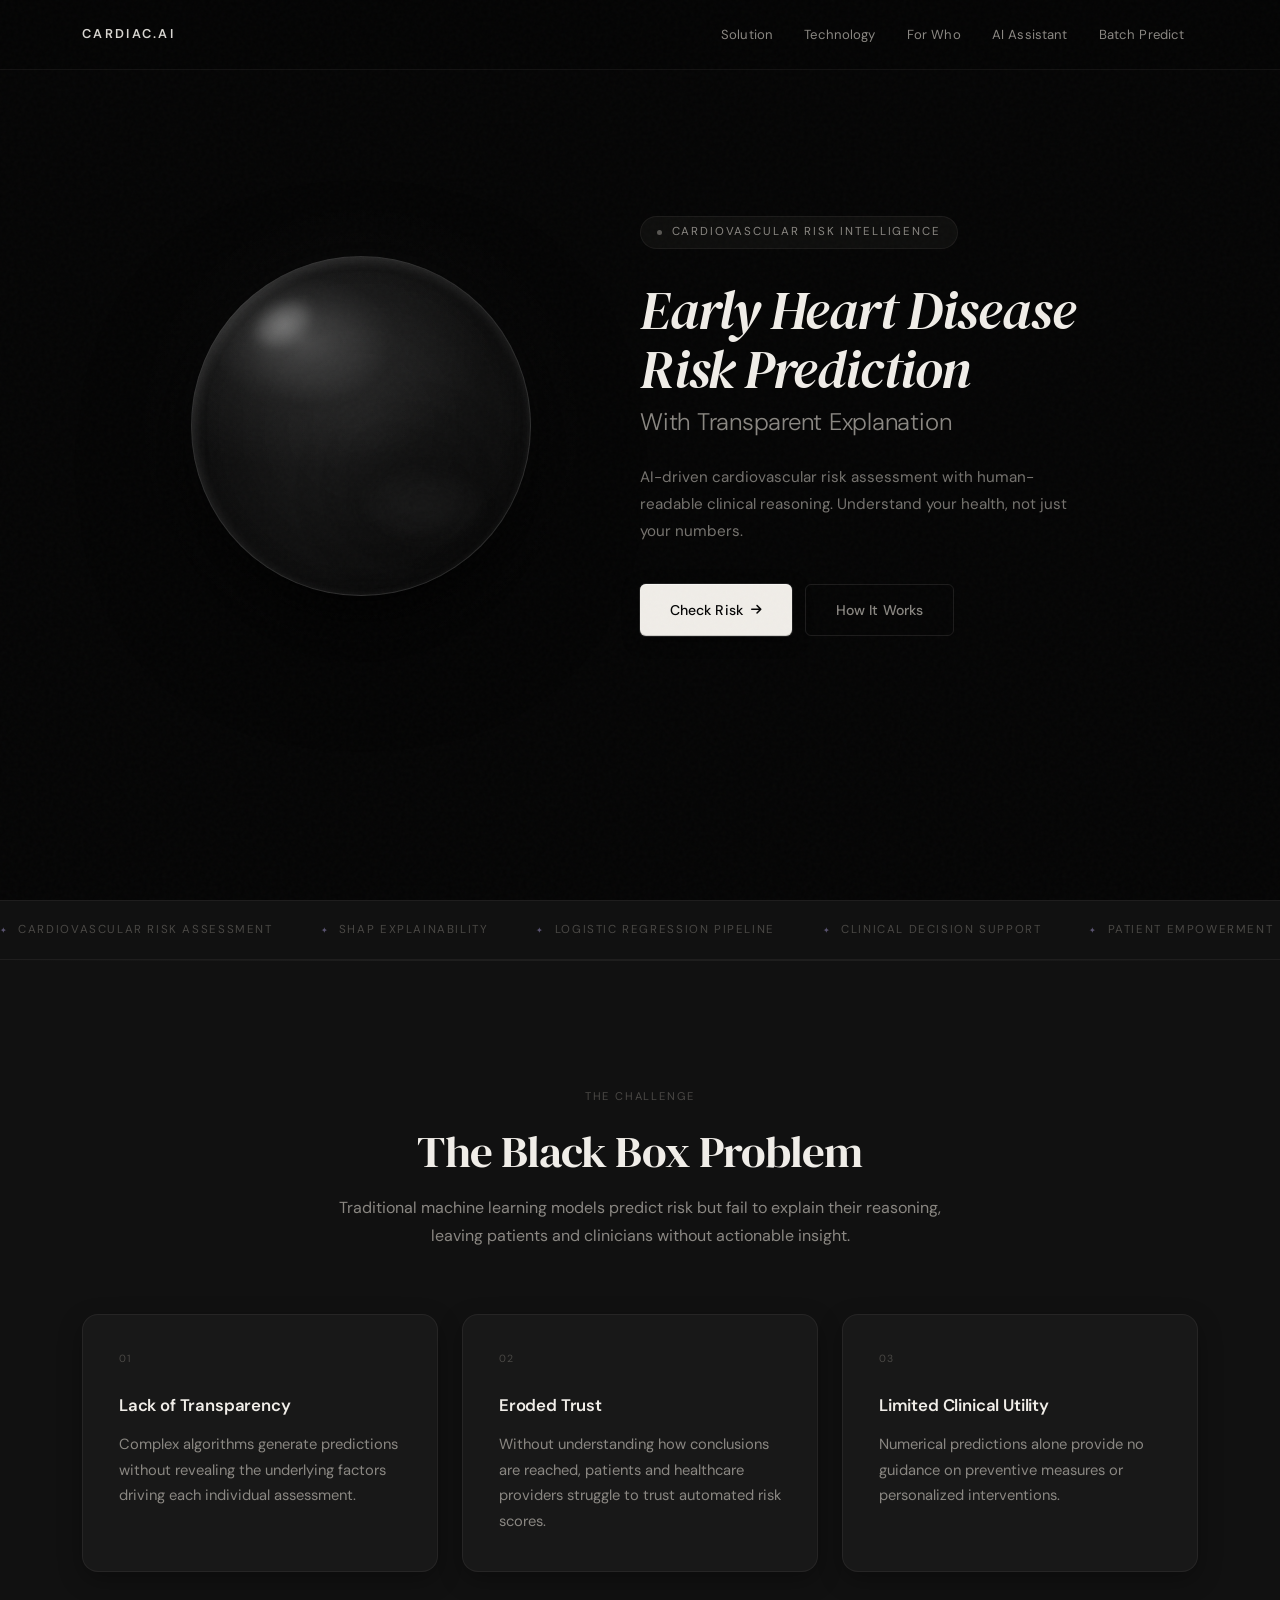
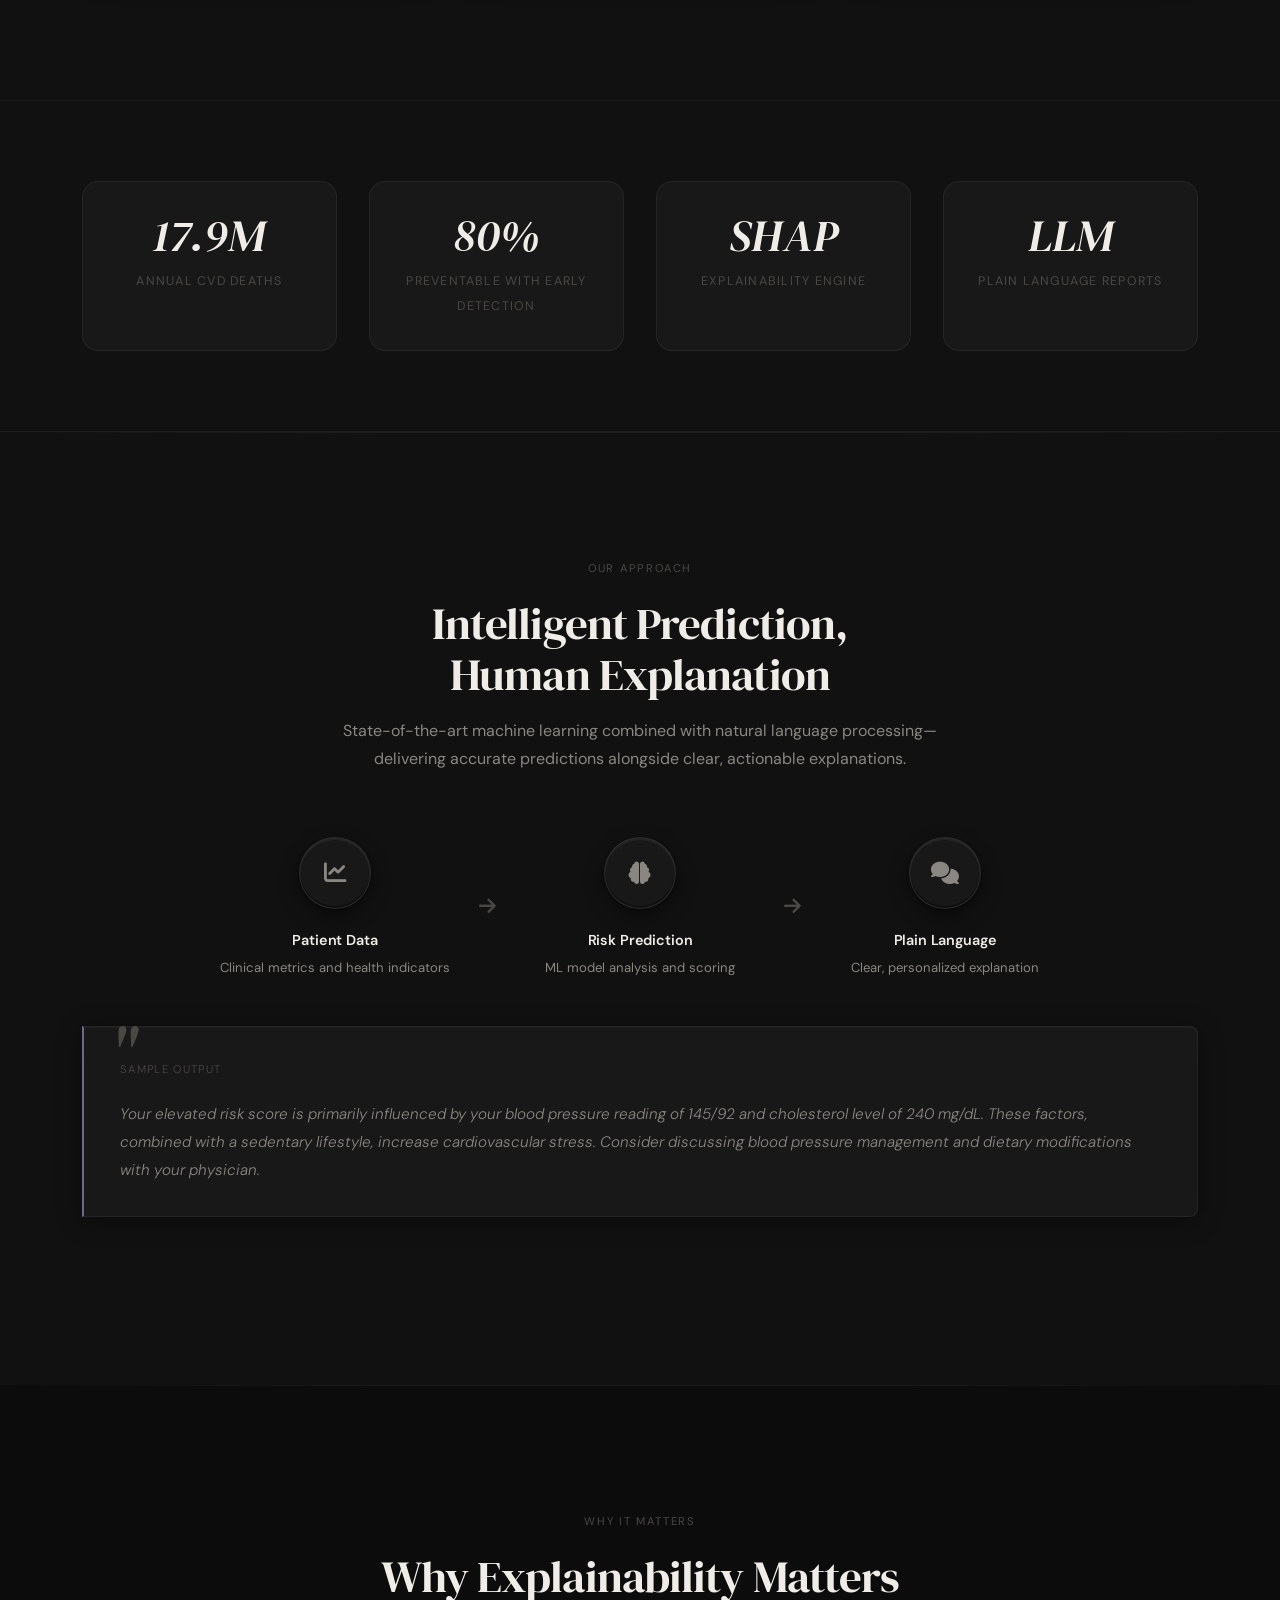
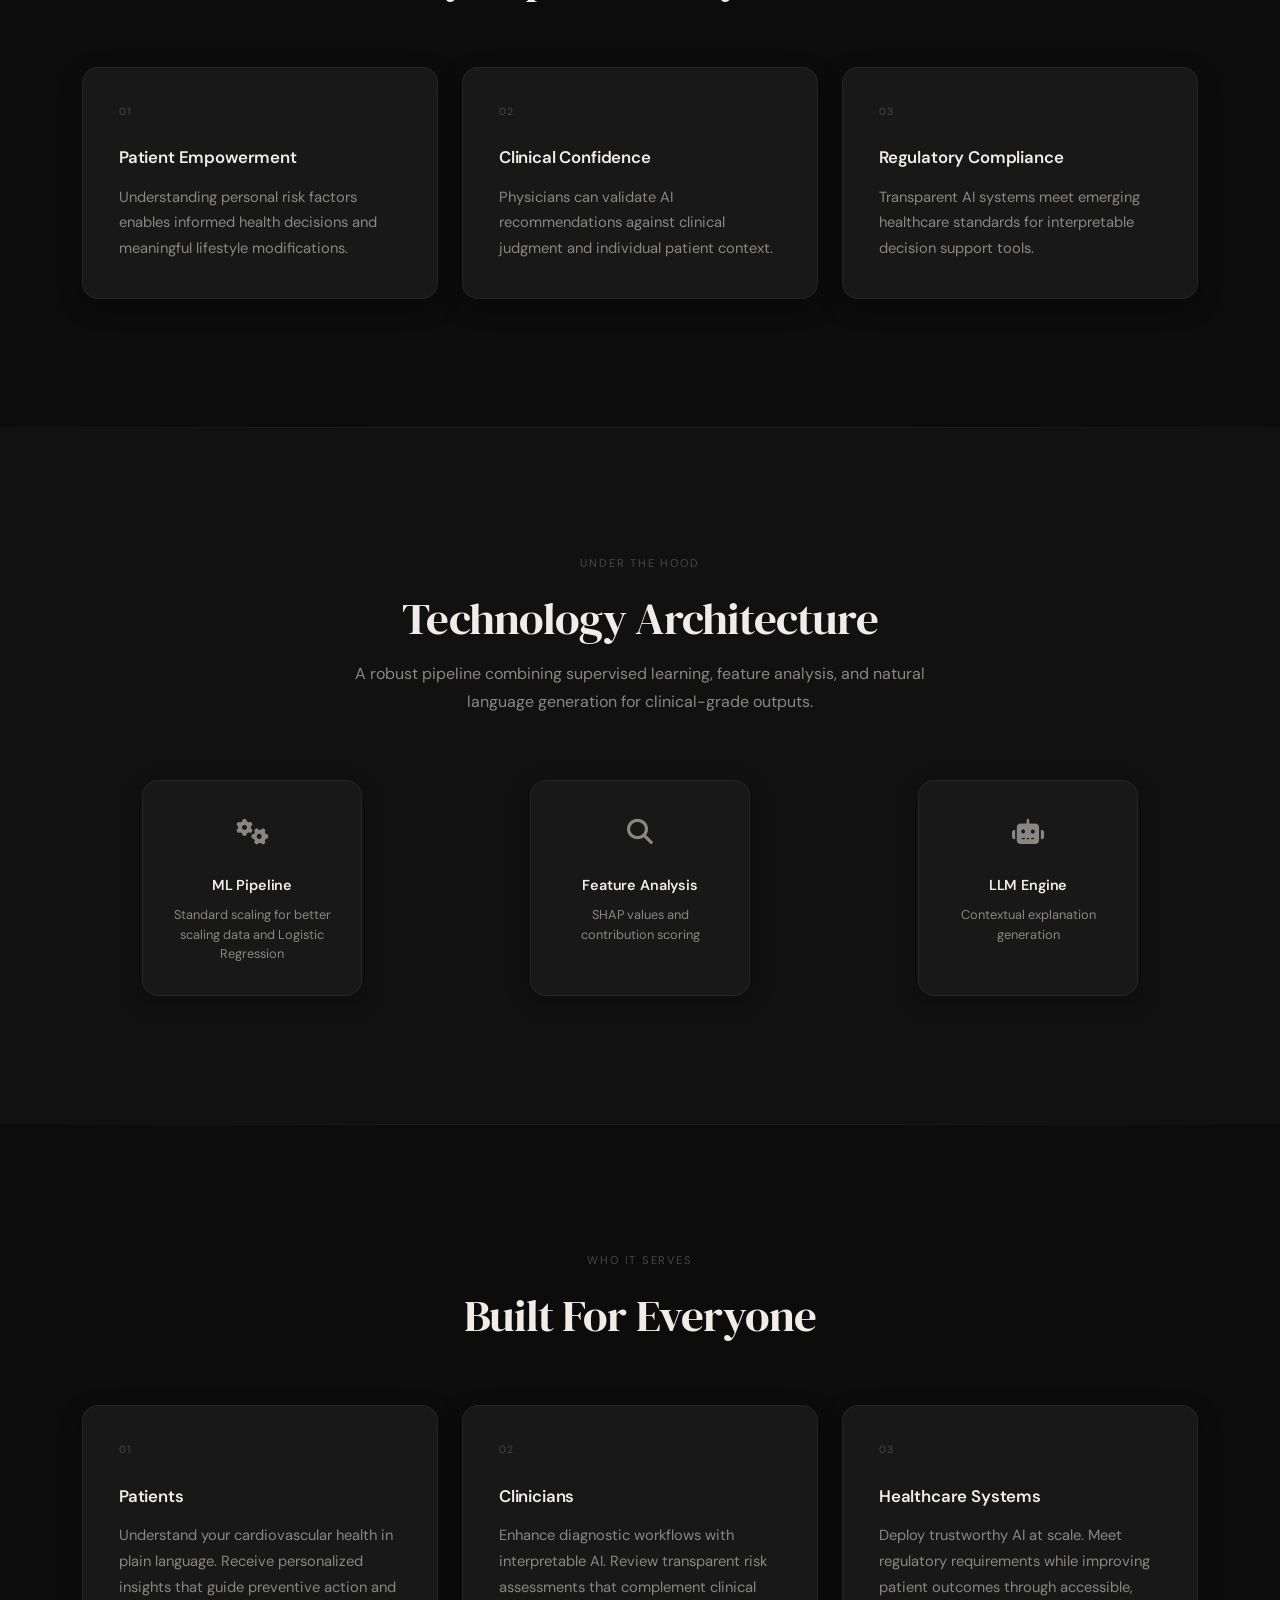
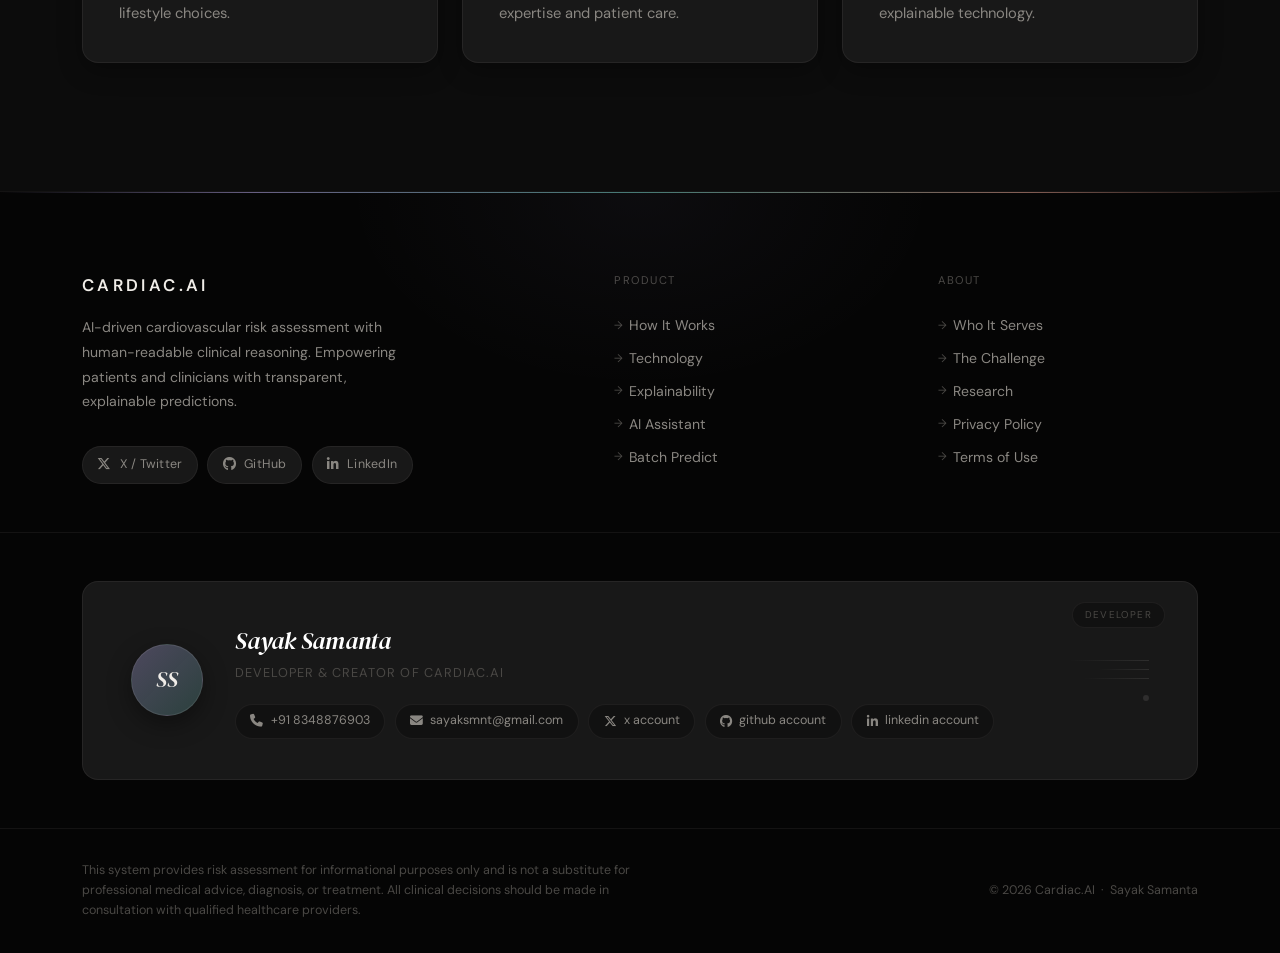
==== app/templates/home.html @ 711ce302 "first commit" ====
<!DOCTYPE html>
<html lang="en">
<head>
    <meta charset="UTF-8">
    <meta name="viewport" content="width=device-width, initial-scale=1.0">
    <title>Cardiac.AI</title>
    <link rel="icon" type="image/png" href="{{ url_for('static', filename='Gemini_Generated_Image_a4rvjpa4rvjpa4rv.png') }}">
    <link rel="preconnect" href="https://fonts.googleapis.com">
    <link rel="preconnect" href="https://fonts.gstatic.com" crossorigin>
    <link href="https://fonts.googleapis.com/css2?family=DM+Sans:ital,opsz,wght@0,9..40,300;0,9..40,400;0,9..40,500;0,9..40,600;1,9..40,300&family=DM+Serif+Display:ital@0;1&display=swap" rel="stylesheet">
    <link rel="stylesheet" href="https://cdnjs.cloudflare.com/ajax/libs/font-awesome/6.4.0/css/all.min.css" crossorigin="anonymous" referrerpolicy="no-referrer" />
    <style>
        *, *::before, *::after { margin: 0; padding: 0; box-sizing: border-box; }

        :root {
            --bg-void: #050505;
            --bg-base: #0c0c0c;
            --bg-surface: #111111;
            --bg-raised: #181818;
            --bg-elevated: #1e1e1e;
            --text-primary: #f0ede8;
            --text-secondary: #8a8782;
            --text-muted: #4a4845;
            --text-dim: #2a2825;
            --border-hairline: rgba(240,237,232,0.06);
            --border-subtle: rgba(240,237,232,0.10);
            --border-visible: rgba(240,237,232,0.16);
            --glow-soft: rgba(240,237,232,0.04);
            --glow-medium: rgba(240,237,232,0.08);
            --accent-1: #c8b8ff;
            --accent-2: #7de8d8;
            --accent-3: #ffb4a2;
            --radius-sm: 4px;
            --radius-md: 8px;
            --radius-lg: 16px;
            --ease-out-expo: cubic-bezier(0.16,1,0.3,1);
            --ease-in-out-smooth: cubic-bezier(0.4,0,0.2,1);
        }

        html { scroll-behavior: smooth; }

        body {
            font-family: 'DM Sans', sans-serif;
            background: var(--bg-void);
            color: var(--text-primary);
            line-height: 1.6;
            overflow-x: hidden;
            -webkit-font-smoothing: antialiased;
        }

        body::before {
            content: '';
            position: fixed;
            inset: 0;
            background-image: url("data:image/svg+xml,%3Csvg viewBox='0 0 256 256' xmlns='http://www.w3.org/2000/svg'%3E%3Cfilter id='noise'%3E%3CfeTurbulence type='fractalNoise' baseFrequency='0.9' numOctaves='4' stitchTiles='stitch'/%3E%3C/filter%3E%3Crect width='100%25' height='100%25' filter='url(%23noise)' opacity='1'/%3E%3C/svg%3E");
            opacity: 0.025;
            pointer-events: none;
            z-index: 9999;
        }

        .container { max-width: 1180px; margin: 0 auto; padding: 0 2rem; }

        /* ─── HEADER ─── */
        header {
            position: fixed; top: 0; width: 100%;
            background: rgba(5,5,5,0.75);
            backdrop-filter: blur(20px) saturate(180%);
            -webkit-backdrop-filter: blur(20px) saturate(180%);
            border-bottom: 1px solid var(--border-hairline);
            z-index: 200; padding: 1.1rem 0;
        }

        .header-content { display: flex; justify-content: space-between; align-items: center; }

        .logo {
            font-family: 'DM Sans', sans-serif;
            font-size: 0.8rem; font-weight: 600;
            letter-spacing: 0.18em; text-transform: uppercase;
            color: var(--text-primary); opacity: 0.9;
        }

        nav { display: flex; align-items: center; gap: 0.25rem; }
        nav a {
            color: var(--text-secondary); text-decoration: none;
            font-size: 0.82rem; font-weight: 400; letter-spacing: 0.01em;
            padding: 0.4rem 0.85rem; border-radius: var(--radius-sm);
            transition: color 0.25s ease, background 0.25s ease;
        }
        nav a:hover { color: var(--text-primary); background: var(--glow-soft); }

        /* ─── HERO ─── */
        .hero {
            min-height: 100vh;
            display: flex; align-items: center;
            padding-top: 5rem;
            position: relative; overflow: hidden;
        }

        .hero-inner {
            display: grid;
            grid-template-columns: 1fr 1fr;
            align-items: center;
            gap: 0;
            width: 100%;
            max-width: 1180px;
            margin: 0 auto;
            padding: 0 2rem;
            position: relative;
            z-index: 2;
        }

        .hero-ball-wrap {
            display: flex;
            align-items: center;
            justify-content: center;
            position: relative;
        }

        .hero-ball-wrap::before {
            content: '';
            position: absolute;
            width: 460px; height: 460px;
            border-radius: 50%;
            background: radial-gradient(circle, rgba(255,255,255,0.04) 0%, transparent 70%);
            pointer-events: none;
            animation: glow-pulse 5s ease-in-out infinite;
        }
        @keyframes glow-pulse {
            0%,100% { transform: scale(1);   opacity: 1; }
            50%      { transform: scale(1.08); opacity: 0.6; }
        }

        .glass-ball {
            width: 340px;
            height: 340px;
            border-radius: 50%;
            position: relative;
            animation: ball-float 6s ease-in-out infinite;
            background:
                radial-gradient(ellipse 55% 38% at 33% 25%,
                    rgba(255,255,255,0.22) 0%,
                    rgba(255,255,255,0.04) 50%,
                    transparent 100%
                ),
                radial-gradient(ellipse 60% 55% at 68% 72%,
                    rgba(0,0,0,0.45) 0%,
                    transparent 70%
                ),
                radial-gradient(ellipse 100% 100% at 50% 50%,
                    rgba(255,255,255,0.07) 0%,
                    rgba(255,255,255,0.03) 40%,
                    rgba(0,0,0,0.1) 100%
                );
            border: 1px solid rgba(255,255,255,0.14);
            box-shadow:
                0 40px 100px rgba(0,0,0,0.8),
                0 10px 40px rgba(0,0,0,0.6),
                inset 2px 3px 12px rgba(255,255,255,0.15),
                inset -2px -3px 14px rgba(0,0,0,0.5),
                0 0 60px rgba(255,255,255,0.03);
            backdrop-filter: blur(12px);
            -webkit-backdrop-filter: blur(12px);
        }

        .glass-ball::before {
            content: '';
            position: absolute;
            width: 60px; height: 40px;
            border-radius: 50%;
            background: radial-gradient(ellipse, rgba(255,255,255,0.35) 0%, transparent 100%);
            top: 14%; left: 18%;
            transform: rotate(-30deg);
            filter: blur(6px);
            pointer-events: none;
        }

        .glass-ball::after {
            content: '';
            position: absolute;
            width: 120px; height: 70px;
            border-radius: 50%;
            background: radial-gradient(ellipse, rgba(255,255,255,0.06) 0%, transparent 100%);
            bottom: 16%; right: 14%;
            filter: blur(10px);
            pointer-events: none;
        }

        @keyframes ball-float {
            0%,100% { transform: translateY(0); }
            50%      { transform: translateY(-18px); }
        }

        .hero-content {
            text-align: left;
            max-width: 520px;
            z-index: 1; position: relative;
            animation: heroReveal 1.2s var(--ease-out-expo) both;
        }

        @keyframes heroReveal {
            0%   { opacity:0; transform:translateY(28px); }
            100% { opacity:1; transform:translateY(0); }
        }

        .hero-eyebrow {
            display: inline-flex; align-items: center; gap: 0.6rem;
            font-size: 0.72rem; letter-spacing: 0.16em; text-transform: uppercase;
            color: var(--text-secondary); margin-bottom: 2rem;
            padding: 0.4rem 1rem;
            border: 1px solid var(--border-hairline);
            border-radius: 100px;
            background: var(--glow-soft);
            backdrop-filter: blur(8px);
        }
        .hero-eyebrow::before {
            content: '';
            display: inline-block; width:5px; height:5px;
            background: var(--text-secondary); border-radius:50%; opacity:0.6;
        }

        h1 {
            font-family: 'DM Serif Display', Georgia, serif;
            font-size: clamp(2rem, 4.2vw, 3.4rem);
            font-weight: 400;
            font-style: italic;
            letter-spacing: -0.02em;
            line-height: 1.1;
            margin-bottom: 0.15em;
            color: var(--text-primary);
        }

        .hero-sub-headline {
            font-family: 'DM Sans', sans-serif;
            font-size: clamp(1.1rem, 2.2vw, 1.5rem);
            font-weight: 300;
            letter-spacing: -0.01em;
            color: var(--text-secondary);
            margin-bottom: 1.75rem;
            line-height: 1.2;
        }

        .subtitle {
            font-size: 0.95rem;
            color: var(--text-secondary);
            margin-bottom: 2.5rem;
            font-weight: 400; line-height: 1.75;
            max-width: 440px;
            opacity: 0.85;
        }

        .cta-buttons {
            display: flex; gap: 0.85rem;
            justify-content: flex-start; flex-wrap: wrap;
        }

        .btn {
            padding: 0.85rem 1.85rem;
            font-family: 'DM Sans', sans-serif;
            font-size: 0.88rem; font-weight: 500;
            letter-spacing: 0.01em;
            border: none; cursor: pointer;
            transition: all 0.3s var(--ease-out-expo);
            text-decoration: none;
            display: inline-flex; align-items: center; gap: 0.5rem;
            border-radius: 6px;
        }

        .btn-primary {
            background: var(--text-primary);
            color: var(--bg-void);
            box-shadow:
                0 0 0 1px rgba(255,255,255,0.1),
                0 4px 16px rgba(0,0,0,0.5),
                inset 0 1px 0 rgba(255,255,255,0.5),
                inset 0 -1px 0 rgba(0,0,0,0.15);
        }
        .btn-primary:hover {
            background: #ffffff;
            transform: translateY(-3px);
            box-shadow:
                0 0 32px rgba(240,237,232,0.2),
                0 10px 28px rgba(0,0,0,0.5),
                inset 0 1px 0 rgba(255,255,255,0.6),
                inset 0 -1px 0 rgba(0,0,0,0.1);
        }
        .btn-primary:active { transform: translateY(-1px); }

        .btn-secondary {
            background: transparent;
            color: var(--text-secondary);
            border: 1px solid var(--border-subtle);
            backdrop-filter: blur(8px);
        }
        .btn-secondary:hover {
            color: var(--text-primary);
            border-color: var(--border-visible);
            background: var(--glow-soft);
            transform: translateY(-2px);
        }

        /* ─── SECTIONS ─── */
        section { padding: 8rem 0; position: relative; }
        section:not(.hero) { background: var(--bg-base); }
        section:nth-child(even):not(.hero) { background: var(--bg-surface); }
        section:not(.hero)::before {
            content: '';
            position: absolute; top:0; left:0; right:0; height:1px;
            background: linear-gradient(90deg, transparent, var(--border-hairline) 30%, var(--border-hairline) 70%, transparent);
        }

        .section-header { max-width:640px; margin:0 auto 4rem; text-align:center; }

        h2 {
            font-family: 'DM Serif Display', Georgia, serif;
            font-size: clamp(1.8rem,4vw,2.8rem);
            font-weight: 400; letter-spacing: -0.02em;
            margin-bottom: 1rem; line-height: 1.15;
            color: var(--text-primary);
        }

        .section-description {
            font-size: 1rem; color: var(--text-secondary);
            line-height: 1.75; font-weight: 400;
        }

        /* ─── NEXT-GEN CARDS ─── */
        .cards-grid {
            display: grid;
            grid-template-columns: repeat(auto-fit, minmax(300px,1fr));
            gap: 1.5rem; margin-top: 3rem;
        }

        .card {
            background: var(--bg-raised);
            border: 1px solid var(--border-hairline);
            padding: 2.25rem;
            transition: all 0.5s var(--ease-out-expo);
            position: relative; border-radius: var(--radius-lg); overflow: hidden;
            box-shadow: 0 8px 24px rgba(0,0,0,0.3);
        }

        /* animated gradient border on hover */
        .card::before {
            content: '';
            position: absolute; inset: 0;
            border-radius: var(--radius-lg);
            padding: 1px;
            background: linear-gradient(135deg,
                rgba(200,184,255,0.4),
                rgba(125,232,216,0.2) 40%,
                rgba(255,180,162,0.3) 70%,
                rgba(200,184,255,0.1)
            );
            -webkit-mask: linear-gradient(#fff 0 0) content-box, linear-gradient(#fff 0 0);
            -webkit-mask-composite: xor; mask-composite: exclude;
            opacity: 0;
            transition: opacity 0.5s var(--ease-out-expo);
        }

        .card::after {
            content: '';
            position: absolute; top:0; left:0; right:0; height:80px;
            background: linear-gradient(180deg, rgba(200,184,255,0.06), transparent);
            opacity: 0; transition: opacity 0.5s var(--ease-out-expo);
            border-radius: var(--radius-lg) var(--radius-lg) 0 0;
        }

        .card:hover {
            border-color: transparent;
            transform: translateY(-8px) scale(1.01);
            box-shadow:
                0 32px 64px rgba(0,0,0,0.7),
                0 0 0 1px rgba(200,184,255,0.15),
                0 0 60px rgba(200,184,255,0.05);
            background: var(--bg-elevated);
        }
        .card:hover::before, .card:hover::after { opacity:1; }

        /* card accent line */
        .card-accent {
            position: absolute;
            top: 0; left: 2rem; right: 2rem;
            height: 1px;
            background: linear-gradient(90deg, transparent, rgba(200,184,255,0.5), transparent);
            opacity: 0;
            transition: opacity 0.5s ease;
        }
        .card:hover .card-accent { opacity: 1; }

        .card h3 {
            font-family: 'DM Sans', sans-serif;
            font-size: 1.05rem; font-weight: 600;
            margin-bottom: 0.85rem; letter-spacing: -0.01em;
            color: var(--text-primary); position: relative;
        }
        .card p {
            color: var(--text-secondary); line-height: 1.75;
            font-size: 0.92rem; font-weight: 400; position: relative;
        }
        .card-num {
            font-size: 0.65rem; letter-spacing: 0.12em;
            color: var(--text-muted); text-transform: uppercase;
            margin-bottom: 1.5rem; display: block;
        }

        /* ─── FLOW ─── */
        .flow-container {
            display: flex; justify-content: center; align-items: center;
            gap: 1.5rem; flex-wrap: wrap; margin: 4rem 0 3rem;
        }
        .flow-item {
            text-align: center; flex:1; min-width:180px; max-width:240px;
        }
        .flow-icon {
            width:72px; height:72px;
            border: 1px solid var(--border-subtle);
            border-radius: 50%;
            display: flex; align-items: center; justify-content: center;
            margin: 0 auto 1.25rem;
            background: var(--bg-raised);
            color: var(--text-secondary);
            transition: all 0.4s var(--ease-out-expo);
            box-shadow:
                0 2px 0 rgba(255,255,255,0.05) inset,
                0 -2px 0 rgba(0,0,0,0.4) inset,
                0 8px 20px rgba(0,0,0,0.4),
                0 1px 3px rgba(0,0,0,0.5);
        }
        .flow-item:hover .flow-icon {
            border-color: rgba(200,184,255,0.4);
            background: var(--bg-elevated);
            color: var(--accent-1);
            box-shadow:
                0 0 32px rgba(200,184,255,0.15),
                0 2px 0 rgba(255,255,255,0.08) inset,
                0 -2px 0 rgba(0,0,0,0.4) inset,
                0 12px 28px rgba(0,0,0,0.5);
            transform: translateY(-4px) scale(1.06);
        }
        .flow-icon i { font-size: 1.4rem; }
        .flow-item h3 { font-size:0.9rem; font-weight:600; letter-spacing:-0.01em; margin-bottom:0.4rem; }
        .flow-item p  { font-size:0.82rem; color:var(--text-secondary); line-height:1.5; }
        .flow-arrow   { color:var(--text-muted); font-size:1.2rem; flex-shrink:0; }

        /* ─── EXAMPLE BOX ─── */
        .example-box {
            background: var(--bg-raised);
            border: 1px solid var(--border-hairline);
            border-left: 2px solid rgba(200,184,255,0.5);
            padding: 2rem 2.25rem; margin: 2.5rem 0;
            color: var(--text-secondary); line-height: 1.85;
            border-radius: 0 var(--radius-md) var(--radius-md) 0;
            font-size: 0.95rem; font-style: italic; font-weight: 300;
            position: relative;
            box-shadow: 0 4px 24px rgba(0,0,0,0.4), inset 0 1px 0 rgba(255,255,255,0.03);
        }
        .example-box::before {
            content: '"';
            position: absolute; top:-0.5rem; left:1.5rem;
            font-family: 'DM Serif Display', Georgia, serif;
            font-size: 4rem; color: var(--text-muted); line-height:1;
            pointer-events: none;
        }
        .example-label {
            font-style: normal; font-size: 0.7rem;
            letter-spacing: 0.12em; text-transform: uppercase;
            color: var(--text-muted); margin-bottom: 1.25rem; display: block;
        }

        /* ─── TECH ─── */
        .tech-items {
            display: flex; justify-content: space-around;
            flex-wrap: wrap; gap: 3rem; margin-top: 3rem;
        }
        .tech-item {
            text-align: center; flex:1; min-width:160px; max-width:220px;
            padding: 2rem 1.5rem;
            border: 1px solid var(--border-hairline);
            border-radius: var(--radius-lg);
            background: var(--bg-raised);
            transition: all 0.4s var(--ease-out-expo);
            box-shadow: 0 6px 20px rgba(0,0,0,0.35);
            position: relative;
            overflow: hidden;
        }
        .tech-item::before {
            content: '';
            position: absolute; inset: 0;
            border-radius: var(--radius-lg);
            padding: 1px;
            background: linear-gradient(135deg, rgba(125,232,216,0.3), transparent 60%, rgba(200,184,255,0.2));
            -webkit-mask: linear-gradient(#fff 0 0) content-box, linear-gradient(#fff 0 0);
            -webkit-mask-composite: xor; mask-composite: exclude;
            opacity: 0;
            transition: opacity 0.4s ease;
        }
        .tech-item:hover::before { opacity: 1; }
        .tech-item:hover {
            border-color: transparent;
            background: var(--bg-elevated);
            transform: translateY(-6px);
            box-shadow: 0 20px 48px rgba(0,0,0,0.6), 0 0 40px rgba(125,232,216,0.06);
        }
        .tech-icon {
            font-size:1.6rem; margin-bottom:1.25rem;
            color:var(--text-secondary);
            transition: color 0.3s ease, transform 0.3s ease;
        }
        .tech-item:hover .tech-icon { color: var(--accent-2); transform: scale(1.15); }
        .tech-item h3 { font-size:0.9rem; font-weight:600; margin-bottom:0.5rem; letter-spacing:-0.01em; }
        .tech-item p  { font-size:0.8rem; color:var(--text-secondary); line-height:1.5; }

        .section-label {
            font-size:0.7rem; letter-spacing:0.16em; text-transform:uppercase;
            color:var(--text-muted); margin-bottom:1.25rem; display:block;
        }

        /* ─── STATS BAND ─── */
        .stats-band {
            padding: 5rem 0;
            background: var(--bg-surface);
            border-top: 1px solid var(--border-hairline);
            border-bottom: 1px solid var(--border-hairline);
        }
        .stats-grid {
            display: grid;
            grid-template-columns: repeat(auto-fit, minmax(200px,1fr));
            gap: 2rem;
        }
        .stat-item {
            text-align: center;
            padding: 2rem 1rem;
            border-radius: var(--radius-lg);
            border: 1px solid var(--border-hairline);
            background: var(--bg-raised);
            transition: all 0.4s ease;
        }
        .stat-item:hover {
            border-color: var(--border-subtle);
            transform: translateY(-4px);
        }
        .stat-number {
            font-family: 'DM Serif Display', Georgia, serif;
            font-size: 2.8rem;
            font-style: italic;
            color: var(--text-primary);
            display: block;
            line-height: 1;
            margin-bottom: 0.5rem;
        }
        .stat-label {
            font-size: 0.78rem;
            letter-spacing: 0.1em;
            text-transform: uppercase;
            color: var(--text-muted);
        }

        /* ─── MARQUEE TICKER ─── */
        .ticker-wrap {
            overflow: hidden;
            padding: 1.25rem 0;
            border-top: 1px solid var(--border-hairline);
            border-bottom: 1px solid var(--border-hairline);
            background: var(--bg-surface);
        }
        .ticker-track {
            display: flex;
            gap: 3rem;
            animation: ticker-scroll 30s linear infinite;
            width: max-content;
        }
        .ticker-track:hover { animation-play-state: paused; }
        .ticker-item {
            display: flex; align-items: center; gap: 0.6rem;
            font-size: 0.72rem; letter-spacing: 0.14em; text-transform: uppercase;
            color: var(--text-muted); white-space: nowrap;
        }
        .ticker-item::before {
            content: '✦';
            font-size: 0.5rem;
            color: rgba(200,184,255,0.4);
        }
        @keyframes ticker-scroll {
            0%   { transform: translateX(0); }
            100% { transform: translateX(-50%); }
        }

        /* ─── FOOTER ─── */
        footer {
            background: var(--bg-void);
            border-top: 1px solid var(--border-hairline);
            position: relative;
            overflow: hidden;
        }

        /* footer top gradient accent */
        footer::before {
            content: '';
            position: absolute;
            top: 0; left: 0; right: 0; height: 1px;
            background: linear-gradient(90deg,
                transparent 0%,
                rgba(200,184,255,0.5) 20%,
                rgba(125,232,216,0.5) 50%,
                rgba(255,180,162,0.5) 80%,
                transparent 100%
            );
        }

        footer::after {
            content: '';
            position: absolute;
            top: -200px; left: 50%; transform: translateX(-50%);
            width: 600px; height: 400px;
            background: radial-gradient(ellipse, rgba(200,184,255,0.04) 0%, transparent 70%);
            pointer-events: none;
        }

        .footer-top {
            padding: 5rem 0 3rem;
            border-bottom: 1px solid var(--border-hairline);
        }

        .footer-top-grid {
            display: grid;
            grid-template-columns: 1.8fr 1fr 1fr;
            gap: 4rem;
            align-items: start;
        }

        .footer-brand {}

        .footer-logo-large {
            font-family: 'DM Sans', sans-serif;
            font-size: 1.05rem; font-weight: 600;
            letter-spacing: 0.2em; text-transform: uppercase;
            color: var(--text-primary);
            display: block;
            margin-bottom: 1rem;
        }

        .footer-tagline {
            font-size: 0.88rem;
            color: var(--text-secondary);
            line-height: 1.75;
            max-width: 320px;
            margin-bottom: 2rem;
        }

        /* Social links */
        .social-links {
            display: flex; gap: 0.6rem; flex-wrap: wrap;
        }

        .social-link {
            display: inline-flex; align-items: center; gap: 0.5rem;
            padding: 0.5rem 0.9rem;
            border: 1px solid var(--border-hairline);
            border-radius: 100px;
            color: var(--text-secondary);
            text-decoration: none;
            font-size: 0.78rem;
            letter-spacing: 0.02em;
            transition: all 0.3s var(--ease-out-expo);
            background: var(--bg-raised);
        }

        .social-link:hover {
            color: var(--text-primary);
            border-color: var(--border-subtle);
            transform: translateY(-2px);
        }

        .social-link.x-link:hover    { border-color: rgba(255,255,255,0.25); box-shadow: 0 0 20px rgba(255,255,255,0.05); }
        .social-link.github:hover    { border-color: rgba(200,184,255,0.4); box-shadow: 0 0 20px rgba(200,184,255,0.08); color: var(--accent-1); }
        .social-link.linkedin:hover  { border-color: rgba(125,232,216,0.4); box-shadow: 0 0 20px rgba(125,232,216,0.08); color: var(--accent-2); }

        .social-link i { font-size: 0.85rem; }

        /* footer columns */
        .footer-col-title {
            font-size: 0.7rem;
            letter-spacing: 0.14em;
            text-transform: uppercase;
            color: var(--text-muted);
            margin-bottom: 1.5rem;
            display: block;
        }

        .footer-links {
            list-style: none;
            display: flex;
            flex-direction: column;
            gap: 0.65rem;
        }

        .footer-links a {
            color: var(--text-secondary);
            text-decoration: none;
            font-size: 0.88rem;
            transition: color 0.2s ease;
            display: flex; align-items: center; gap: 0.4rem;
        }
        .footer-links a:hover { color: var(--text-primary); }
        .footer-links a::before {
            content: '→';
            font-size: 0.7rem;
            color: var(--text-muted);
            transition: transform 0.2s ease, color 0.2s ease;
        }
        .footer-links a:hover::before { transform: translateX(3px); color: var(--accent-1); }

        /* ─── DEVELOPER CARD ─── */
        .footer-dev {
            padding: 3rem 0;
            border-bottom: 1px solid var(--border-hairline);
        }

        .dev-card {
            display: grid;
            grid-template-columns: auto 1fr auto;
            align-items: center;
            gap: 2rem;
            padding: 2.5rem 3rem;
            background: var(--bg-raised);
            border: 1px solid var(--border-hairline);
            border-radius: var(--radius-lg);
            position: relative;
            overflow: hidden;
            transition: border-color 0.4s ease;
        }

        .dev-card::before {
            content: '';
            position: absolute; inset: 0;
            border-radius: var(--radius-lg);
            padding: 1px;
            background: linear-gradient(135deg,
                rgba(200,184,255,0.35) 0%,
                rgba(125,232,216,0.2) 50%,
                rgba(255,180,162,0.25) 100%
            );
            -webkit-mask: linear-gradient(#fff 0 0) content-box, linear-gradient(#fff 0 0);
            -webkit-mask-composite: xor; mask-composite: exclude;
            opacity: 0;
            transition: opacity 0.5s ease;
        }
        .dev-card:hover::before { opacity: 1; }
        .dev-card:hover { border-color: transparent; }

        /* developer badge label */
        .dev-badge {
            position: absolute;
            top: 1.25rem; right: 2rem;
            font-size: 0.62rem;
            letter-spacing: 0.14em;
            text-transform: uppercase;
            color: var(--text-muted);
            padding: 0.25rem 0.75rem;
            border: 1px solid var(--border-hairline);
            border-radius: 100px;
            background: var(--bg-surface);
        }

        /* avatar */
        .dev-avatar {
            width: 72px; height: 72px;
            border-radius: 50%;
            background: linear-gradient(135deg,
                rgba(200,184,255,0.3),
                rgba(125,232,216,0.2)
            );
            border: 1px solid var(--border-subtle);
            display: flex; align-items: center; justify-content: center;
            font-family: 'DM Serif Display', Georgia, serif;
            font-style: italic;
            font-size: 1.4rem;
            color: var(--text-primary);
            flex-shrink: 0;
            box-shadow: 0 8px 24px rgba(0,0,0,0.4);
        }

        .dev-info {}

        .dev-name {
            font-family: 'DM Serif Display', Georgia, serif;
            font-size: 1.5rem;
            font-style: italic;
            color: #ffffff;
            letter-spacing: -0.01em;
            margin-bottom: 0.2rem;
        }

        .dev-role {
            font-size: 0.8rem;
            color: var(--text-muted);
            letter-spacing: 0.08em;
            text-transform: uppercase;
            margin-bottom: 1.25rem;
        }

        .dev-contact-list {
            display: flex;
            flex-wrap: wrap;
            gap: 0.6rem;
        }

        .dev-contact-item {
            display: inline-flex; align-items: center; gap: 0.45rem;
            padding: 0.4rem 0.9rem;
            border: 1px solid var(--border-hairline);
            border-radius: 100px;
            font-size: 0.78rem;
            color: var(--text-secondary);
            text-decoration: none;
            background: var(--bg-surface);
            transition: all 0.3s var(--ease-out-expo);
            white-space: nowrap;
        }

        .dev-contact-item:hover {
            color: var(--text-primary);
            border-color: var(--border-subtle);
            transform: translateY(-2px);
        }

        .dev-contact-item.phone:hover  { border-color: rgba(125,232,216,0.4); color: var(--accent-2); }
        .dev-contact-item.email:hover  { border-color: rgba(255,180,162,0.4); color: var(--accent-3); }
        .dev-contact-item.xlink:hover  { border-color: rgba(255,255,255,0.25); color: #fff; }
        .dev-contact-item.ghlink:hover { border-color: rgba(200,184,255,0.4); color: var(--accent-1); }
        .dev-contact-item.lilink:hover { border-color: rgba(125,232,216,0.4); color: var(--accent-2); }

        .dev-contact-item i { font-size: 0.8rem; }

        /* dev right side decorative */
        .dev-deco {
            display: flex;
            flex-direction: column;
            align-items: flex-end;
            gap: 0.5rem;
            flex-shrink: 0;
        }

        .dev-deco-line {
            height: 1px;
            background: linear-gradient(90deg, transparent, var(--border-subtle));
        }
        .dev-deco-line:nth-child(1) { width: 80px; }
        .dev-deco-line:nth-child(2) { width: 50px; }
        .dev-deco-line:nth-child(3) { width: 65px; }

        .dev-deco-dot {
            width: 6px; height: 6px;
            border-radius: 50%;
            background: var(--border-subtle);
            margin-top: 0.5rem;
        }

        /* ─── FOOTER BOTTOM ─── */
        .footer-bottom {
            padding: 2rem 0;
        }

        .footer-bottom-inner {
            display: flex;
            justify-content: space-between;
            align-items: center;
            flex-wrap: wrap;
            gap: 1rem;
        }

        .footer-legal {
            font-size: 0.78rem;
            color: var(--text-muted);
            line-height: 1.6;
            max-width: 580px;
        }

        .footer-copy {
            font-size: 0.78rem;
            color: var(--text-muted);
            white-space: nowrap;
        }

        /* ─── RESPONSIVE ─── */
        @media (max-width: 900px) {
            .footer-top-grid { grid-template-columns: 1fr 1fr; }
            .footer-brand { grid-column: 1 / -1; }
            .dev-card { grid-template-columns: auto 1fr; }
            .dev-deco { display: none; }
            .dev-badge { display: none; }
        }

        @media (max-width:768px) {
            h1 { font-size:2rem; }
            h2 { font-size:1.8rem; }
            section { padding:5rem 0; }
            .container { padding:0 1.25rem; }
            nav a { font-size:0.8rem; }
            .flow-arrow { display:none; }
            .footer-top-grid { grid-template-columns: 1fr; gap: 2.5rem; }
            .dev-card { grid-template-columns: 1fr; padding: 2rem; }
            .dev-avatar { margin-bottom: 0.5rem; }
            .footer-bottom-inner { flex-direction: column; align-items: flex-start; }
        }

        /* ─── REVEAL ─── */
        .reveal {
            opacity:0; transform:translateY(20px);
            transition: opacity 0.8s var(--ease-out-expo), transform 0.8s var(--ease-out-expo);
        }
        .reveal.visible { opacity:1; transform:translateY(0); }
        .reveal-delay-1 { transition-delay:0.1s; }
        .reveal-delay-2 { transition-delay:0.2s; }
        .reveal-delay-3 { transition-delay:0.3s; }

        /* ─── SCROLLBAR ─── */
        ::-webkit-scrollbar { width: 4px; }
        ::-webkit-scrollbar-track { background: var(--bg-void); }
        ::-webkit-scrollbar-thumb { background: var(--border-visible); border-radius: 4px; }
    </style>
</head>
<body>

    <header>
        <div class="container">
            <div class="header-content">
                <div class="logo">Cardiac.AI</div>
                <nav>
                    <a href="#solution">Solution</a>
                    <a href="#technology">Technology</a>
                    <a href="#audience">For Who</a>
                    <a href="/app">AI Assistant</a>
                    <a href="/test">Batch Predict</a>
                </nav>
            </div>
        </div>
    </header>

    <!-- HERO — UNCHANGED -->
    <section class="hero">
        <div class="hero-inner">
            <div class="hero-ball-wrap">
                <div class="glass-ball"></div>
            </div>
            <div class="hero-content">
                <div class="hero-eyebrow">Cardiovascular Risk Intelligence</div>
                <h1>Early Heart Disease<br>Risk Prediction</h1>
                <p class="hero-sub-headline">With Transparent Explanation</p>
                <p class="subtitle">AI-driven cardiovascular risk assessment with human-readable clinical reasoning. Understand your health, not just your numbers.</p>
                <div class="cta-buttons">
                    <a href="/app" class="btn btn-primary">Check Risk <i class="fa-solid fa-arrow-right" style="font-size:0.75rem;"></i></a>
                    <a href="#solution" class="btn btn-secondary">How It Works</a>
                </div>
            </div>
        </div>
    </section>

    <!-- TICKER -->
    <div class="ticker-wrap">
        <div class="ticker-track">
            <span class="ticker-item">Cardiovascular Risk Assessment</span>
            <span class="ticker-item">SHAP Explainability</span>
            <span class="ticker-item">Logistic Regression Pipeline</span>
            <span class="ticker-item">Clinical Decision Support</span>
            <span class="ticker-item">Patient Empowerment</span>
            <span class="ticker-item">Transparent AI</span>
            <span class="ticker-item">Natural Language Reports</span>
            <span class="ticker-item">Regulatory Compliance</span>
            <!-- duplicate for seamless loop -->
            <span class="ticker-item">Cardiovascular Risk Assessment</span>
            <span class="ticker-item">SHAP Explainability</span>
            <span class="ticker-item">Logistic Regression Pipeline</span>
            <span class="ticker-item">Clinical Decision Support</span>
            <span class="ticker-item">Patient Empowerment</span>
            <span class="ticker-item">Transparent AI</span>
            <span class="ticker-item">Natural Language Reports</span>
            <span class="ticker-item">Regulatory Compliance</span>
        </div>
    </div>

    <!-- PROBLEM -->
    <section id="problem">
        <div class="container">
            <div class="section-header reveal">
                <span class="section-label">The Challenge</span>
                <h2>The Black Box Problem</h2>
                <p class="section-description">Traditional machine learning models predict risk but fail to explain their reasoning, leaving patients and clinicians without actionable insight.</p>
            </div>
            <div class="cards-grid">
                <div class="card reveal reveal-delay-1">
                    <div class="card-accent"></div>
                    <span class="card-num">01</span>
                    <h3>Lack of Transparency</h3>
                    <p>Complex algorithms generate predictions without revealing the underlying factors driving each individual assessment.</p>
                </div>
                <div class="card reveal reveal-delay-2">
                    <div class="card-accent"></div>
                    <span class="card-num">02</span>
                    <h3>Eroded Trust</h3>
                    <p>Without understanding how conclusions are reached, patients and healthcare providers struggle to trust automated risk scores.</p>
                </div>
                <div class="card reveal reveal-delay-3">
                    <div class="card-accent"></div>
                    <span class="card-num">03</span>
                    <h3>Limited Clinical Utility</h3>
                    <p>Numerical predictions alone provide no guidance on preventive measures or personalized interventions.</p>
                </div>
            </div>
        </div>
    </section>

    <!-- STATS BAND -->
    <div class="stats-band">
        <div class="container">
            <div class="stats-grid reveal">
                <div class="stat-item">
                    <span class="stat-number">17.9M</span>
                    <span class="stat-label">Annual CVD Deaths</span>
                </div>
                <div class="stat-item">
                    <span class="stat-number">80%</span>
                    <span class="stat-label">Preventable with Early Detection</span>
                </div>
                <div class="stat-item">
                    <span class="stat-number">SHAP</span>
                    <span class="stat-label">Explainability Engine</span>
                </div>
                <div class="stat-item">
                    <span class="stat-number">LLM</span>
                    <span class="stat-label">Plain Language Reports</span>
                </div>
            </div>
        </div>
    </div>

    <!-- SOLUTION -->
    <section id="solution">
        <div class="container">
            <div class="section-header reveal">
                <span class="section-label">Our Approach</span>
                <h2>Intelligent Prediction,<br>Human Explanation</h2>
                <p class="section-description">State-of-the-art machine learning combined with natural language processing—delivering accurate predictions alongside clear, actionable explanations.</p>
            </div>
            <div class="flow-container reveal">
                <div class="flow-item">
                    <div class="flow-icon"><i class="fa-solid fa-chart-line"></i></div>
                    <h3>Patient Data</h3>
                    <p>Clinical metrics and health indicators</p>
                </div>
                <div class="flow-arrow"><i class="fa-solid fa-arrow-right"></i></div>
                <div class="flow-item">
                    <div class="flow-icon"><i class="fa-solid fa-brain"></i></div>
                    <h3>Risk Prediction</h3>
                    <p>ML model analysis and scoring</p>
                </div>
                <div class="flow-arrow"><i class="fa-solid fa-arrow-right"></i></div>
                <div class="flow-item">
                    <div class="flow-icon"><i class="fa-solid fa-comments"></i></div>
                    <h3>Plain Language</h3>
                    <p>Clear, personalized explanation</p>
                </div>
            </div>
            <div class="example-box reveal">
                <span class="example-label">Sample Output</span>
                Your elevated risk score is primarily influenced by your blood pressure reading of 145/92 and cholesterol level of 240 mg/dL. These factors, combined with a sedentary lifestyle, increase cardiovascular stress. Consider discussing blood pressure management and dietary modifications with your physician.
            </div>
        </div>
    </section>

    <!-- EXPLAINABILITY -->
    <section id="explainability">
        <div class="container">
            <div class="section-header reveal">
                <span class="section-label">Why It Matters</span>
                <h2>Why Explainability Matters</h2>
            </div>
            <div class="cards-grid">
                <div class="card reveal reveal-delay-1">
                    <div class="card-accent"></div>
                    <span class="card-num">01</span>
                    <h3>Patient Empowerment</h3>
                    <p>Understanding personal risk factors enables informed health decisions and meaningful lifestyle modifications.</p>
                </div>
                <div class="card reveal reveal-delay-2">
                    <div class="card-accent"></div>
                    <span class="card-num">02</span>
                    <h3>Clinical Confidence</h3>
                    <p>Physicians can validate AI recommendations against clinical judgment and individual patient context.</p>
                </div>
                <div class="card reveal reveal-delay-3">
                    <div class="card-accent"></div>
                    <span class="card-num">03</span>
                    <h3>Regulatory Compliance</h3>
                    <p>Transparent AI systems meet emerging healthcare standards for interpretable decision support tools.</p>
                </div>
            </div>
        </div>
    </section>

    <!-- TECHNOLOGY -->
    <section id="technology">
        <div class="container">
            <div class="section-header reveal">
                <span class="section-label">Under the Hood</span>
                <h2>Technology Architecture</h2>
                <p class="section-description">A robust pipeline combining supervised learning, feature analysis, and natural language generation for clinical-grade outputs.</p>
            </div>
            <div class="tech-items reveal">
                <div class="tech-item">
                    <div class="tech-icon"><i class="fa-solid fa-gears"></i></div>
                    <h3>ML Pipeline</h3>
                    <p>Standard scaling for better scaling data and Logistic Regression</p>
                </div>
                <div class="tech-item">
                    <div class="tech-icon"><i class="fa-solid fa-magnifying-glass"></i></div>
                    <h3>Feature Analysis</h3>
                    <p>SHAP values and contribution scoring</p>
                </div>
                <div class="tech-item">
                    <div class="tech-icon"><i class="fa-solid fa-robot"></i></div>
                    <h3>LLM Engine</h3>
                    <p>Contextual explanation generation</p>
                </div>
            </div>
        </div>
    </section>

    <!-- AUDIENCE -->
    <section id="audience">
        <div class="container">
            <div class="section-header reveal">
                <span class="section-label">Who It Serves</span>
                <h2>Built For Everyone</h2>
            </div>
            <div class="cards-grid">
                <div class="card reveal reveal-delay-1">
                    <div class="card-accent"></div>
                    <span class="card-num">01</span>
                    <h3>Patients</h3>
                    <p>Understand your cardiovascular health in plain language. Receive personalized insights that guide preventive action and lifestyle choices.</p>
                </div>
                <div class="card reveal reveal-delay-2">
                    <div class="card-accent"></div>
                    <span class="card-num">02</span>
                    <h3>Clinicians</h3>
                    <p>Enhance diagnostic workflows with interpretable AI. Review transparent risk assessments that complement clinical expertise and patient care.</p>
                </div>
                <div class="card reveal reveal-delay-3">
                    <div class="card-accent"></div>
                    <span class="card-num">03</span>
                    <h3>Healthcare Systems</h3>
                    <p>Deploy trustworthy AI at scale. Meet regulatory requirements while improving patient outcomes through accessible, explainable technology.</p>
                </div>
            </div>
        </div>
    </section>

    <!-- FOOTER -->
    <footer>
        <!-- TOP SECTION -->
        <div class="footer-top">
            <div class="container">
                <div class="footer-top-grid reveal">
                    <!-- Brand -->
                    <div class="footer-brand">
                        <span class="footer-logo-large">Cardiac.AI</span>
                        <p class="footer-tagline">AI-driven cardiovascular risk assessment with human-readable clinical reasoning. Empowering patients and clinicians with transparent, explainable predictions.</p>
                        <div class="social-links">
                            <a href="https://x.com/ApexionS64352" class="social-link x-link">
                                <i class="fa-brands fa-x-twitter"></i> X / Twitter
                            </a>
                            <a href="https://github.com/say217" class="social-link github">
                                <i class="fa-brands fa-github"></i> GitHub
                            </a>
                            <a href="https://www.linkedin.com/in/sayak-samanta-64391a316/" class="social-link linkedin">
                                <i class="fa-brands fa-linkedin-in"></i> LinkedIn
                            </a>
                        </div>
                    </div>

                    <!-- Nav col 1 -->
                    <div>
                        <span class="footer-col-title">Product</span>
                        <ul class="footer-links">
                            <li><a href="#solution">How It Works</a></li>
                            <li><a href="#technology">Technology</a></li>
                            <li><a href="#explainability">Explainability</a></li>
                            <li><a href="/app">AI Assistant</a></li>
                            <li><a href="/test">Batch Predict</a></li>
                        </ul>
                    </div>

                    <!-- Nav col 2 -->
                    <div>
                        <span class="footer-col-title">About</span>
                        <ul class="footer-links">
                            <li><a href="#audience">Who It Serves</a></li>
                            <li><a href="#problem">The Challenge</a></li>
                            <li><a href="#">Research</a></li>
                            <li><a href="#">Privacy Policy</a></li>
                            <li><a href="#">Terms of Use</a></li>
                        </ul>
                    </div>
                </div>
            </div>
        </div>

        <!-- DEVELOPER CARD -->
        <div class="footer-dev">
            <div class="container">
                <div class="dev-card reveal">
                    <span class="dev-badge">Developer</span>

                    <!-- Avatar -->
                    <div class="dev-avatar">SS</div>

                    <!-- Info -->
                    <div class="dev-info">
                        <p class="dev-name">Sayak Samanta</p>
                        <p class="dev-role">Developer &amp; Creator of Cardiac.AI</p>
                        <div class="dev-contact-list">
                            <a href="tel:zxxxxxxxxxxxxx" class="dev-contact-item phone">
                                <i class="fa-solid fa-phone"></i>
                                +91 8348876903
                            </a>
                            <a href="mailto:xxxxxx" class="dev-contact-item email">
                                <i class="fa-solid fa-envelope"></i>
                                sayaksmnt@gmail.com
                            </a>
                            <a href="https://x.com/ApexionS64352" class="dev-contact-item xlink">
                                <i class="fa-brands fa-x-twitter"></i>
                                x account
                            </a>
                            <a href="https://github.com/say217" class="dev-contact-item ghlink">
                                <i class="fa-brands fa-github"></i>
                                github account
                            </a>
                            <a href="https://www.linkedin.com/in/sayak-samanta-64391a316/" class="dev-contact-item lilink">
                                <i class="fa-brands fa-linkedin-in"></i>
                                linkedin account
                            </a>
                        </div>
                    </div>

                    <!-- Decorative right element -->
                    <div class="dev-deco">
                        <div class="dev-deco-line"></div>
                        <div class="dev-deco-line"></div>
                        <div class="dev-deco-line"></div>
                        <div class="dev-deco-dot"></div>
                    </div>
                </div>
            </div>
        </div>

        <!-- BOTTOM -->
        <div class="footer-bottom">
            <div class="container">
                <div class="footer-bottom-inner">
                    <p class="footer-legal">
                        This system provides risk assessment for informational purposes only and is not a substitute for professional medical advice, diagnosis, or treatment. All clinical decisions should be made in consultation with qualified healthcare providers.
                    </p>
                    <span class="footer-copy">© 2026 Cardiac.AI &nbsp;·&nbsp; Sayak Samanta</span>
                </div>
            </div>
        </div>
    </footer>

    <script>
        const revealEls = document.querySelectorAll('.reveal');
        const observer = new IntersectionObserver((entries) => {
            entries.forEach(entry => {
                if (entry.isIntersecting) {
                    entry.target.classList.add('visible');
                    observer.unobserve(entry.target);
                }
            });
        }, { threshold: 0.12, rootMargin: '0px 0px -40px 0px' });
        revealEls.forEach(el => observer.observe(el));

        const ball = document.querySelector('.glass-ball');
        document.addEventListener('mousemove', (e) => {
            if (!ball) return;
            const rect = ball.getBoundingClientRect();
            const cx = rect.left + rect.width  / 2;
            const cy = rect.top  + rect.height / 2;
            const dx = (e.clientX - cx) / window.innerWidth;
            const dy = (e.clientY - cy) / window.innerHeight;
            ball.style.backgroundImage = `
                radial-gradient(ellipse 55% 38% at ${33 + dx * 14}% ${25 + dy * 14}%,
                    rgba(255,255,255,0.24) 0%,
                    rgba(255,255,255,0.04) 50%,
                    transparent 100%
                ),
                radial-gradient(ellipse 60% 55% at ${68 + dx * 8}% ${72 + dy * 8}%,
                    rgba(0,0,0,0.45) 0%,
                    transparent 70%
                ),
                radial-gradient(ellipse 100% 100% at 50% 50%,
                    rgba(255,255,255,0.07) 0%,
                    rgba(255,255,255,0.03) 40%,
                    rgba(0,0,0,0.1) 100%
                )
            `;
        });
    </script>
</body>
</html>
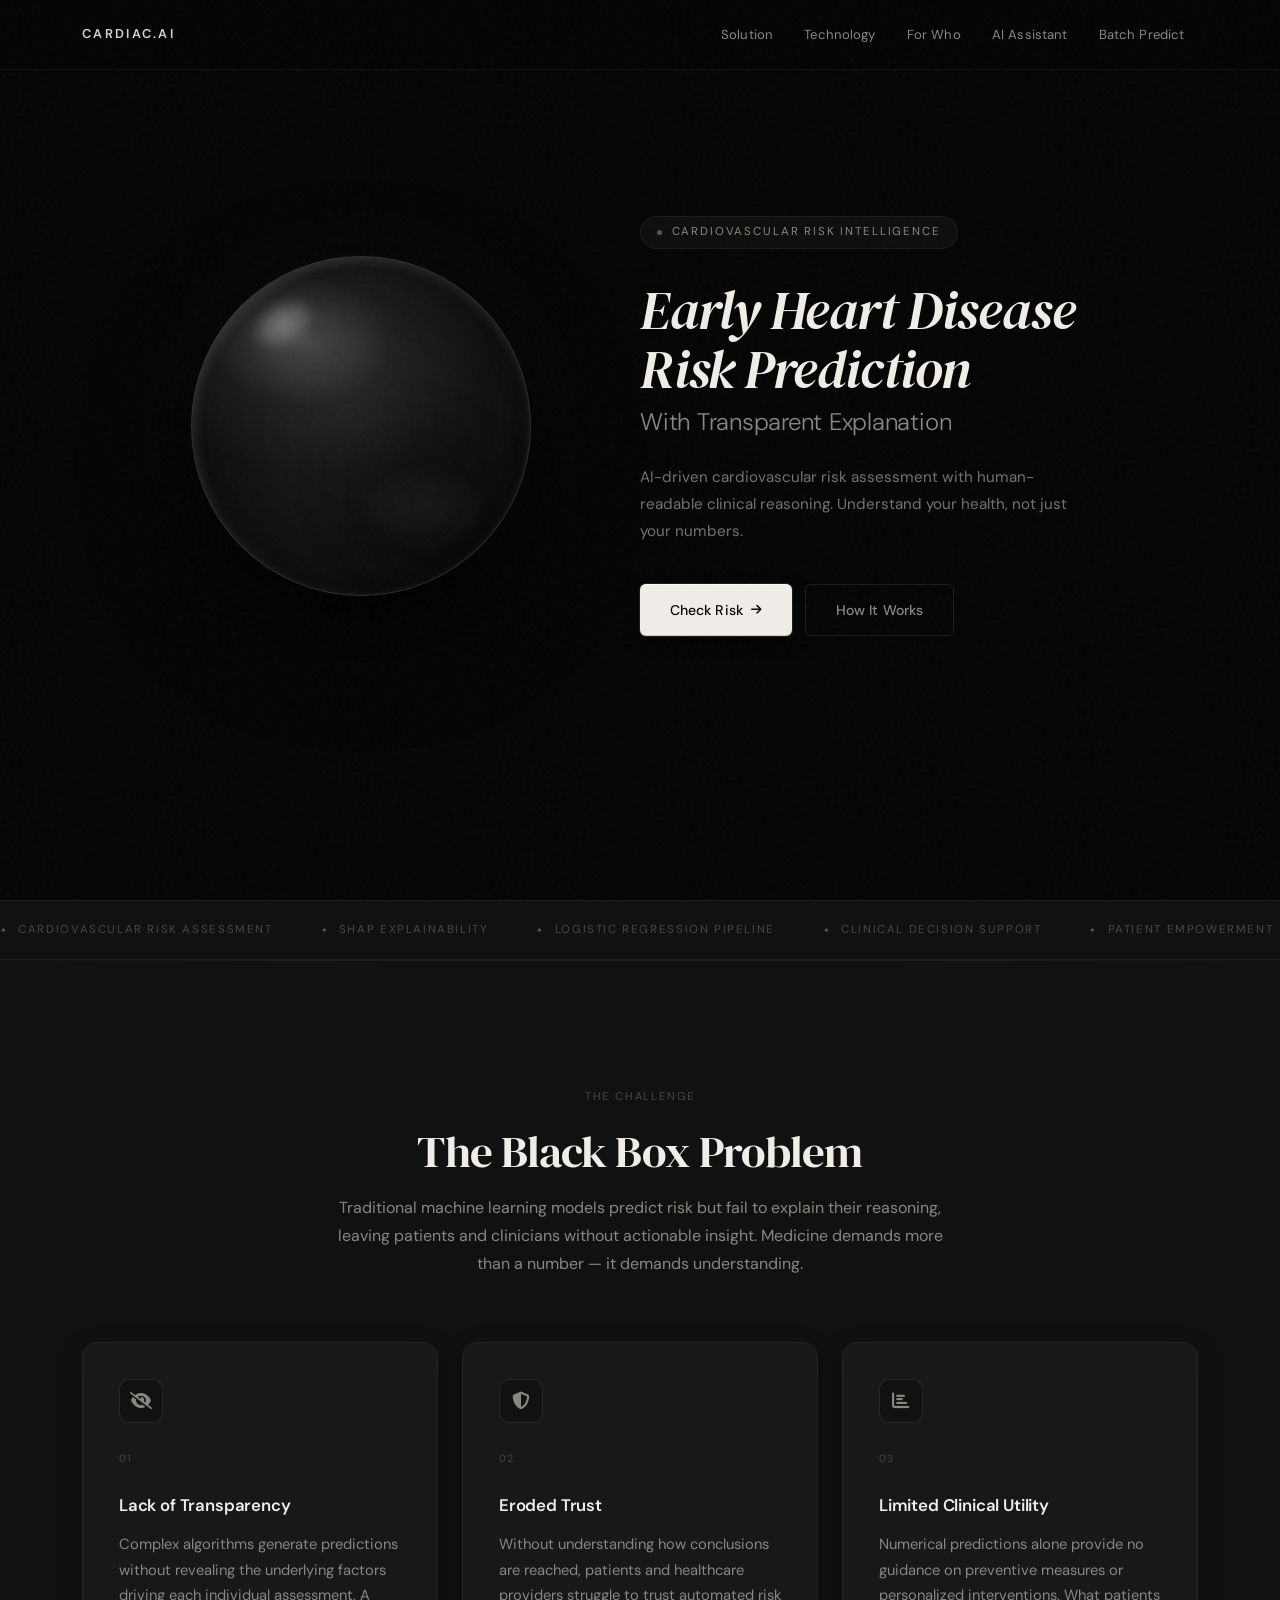
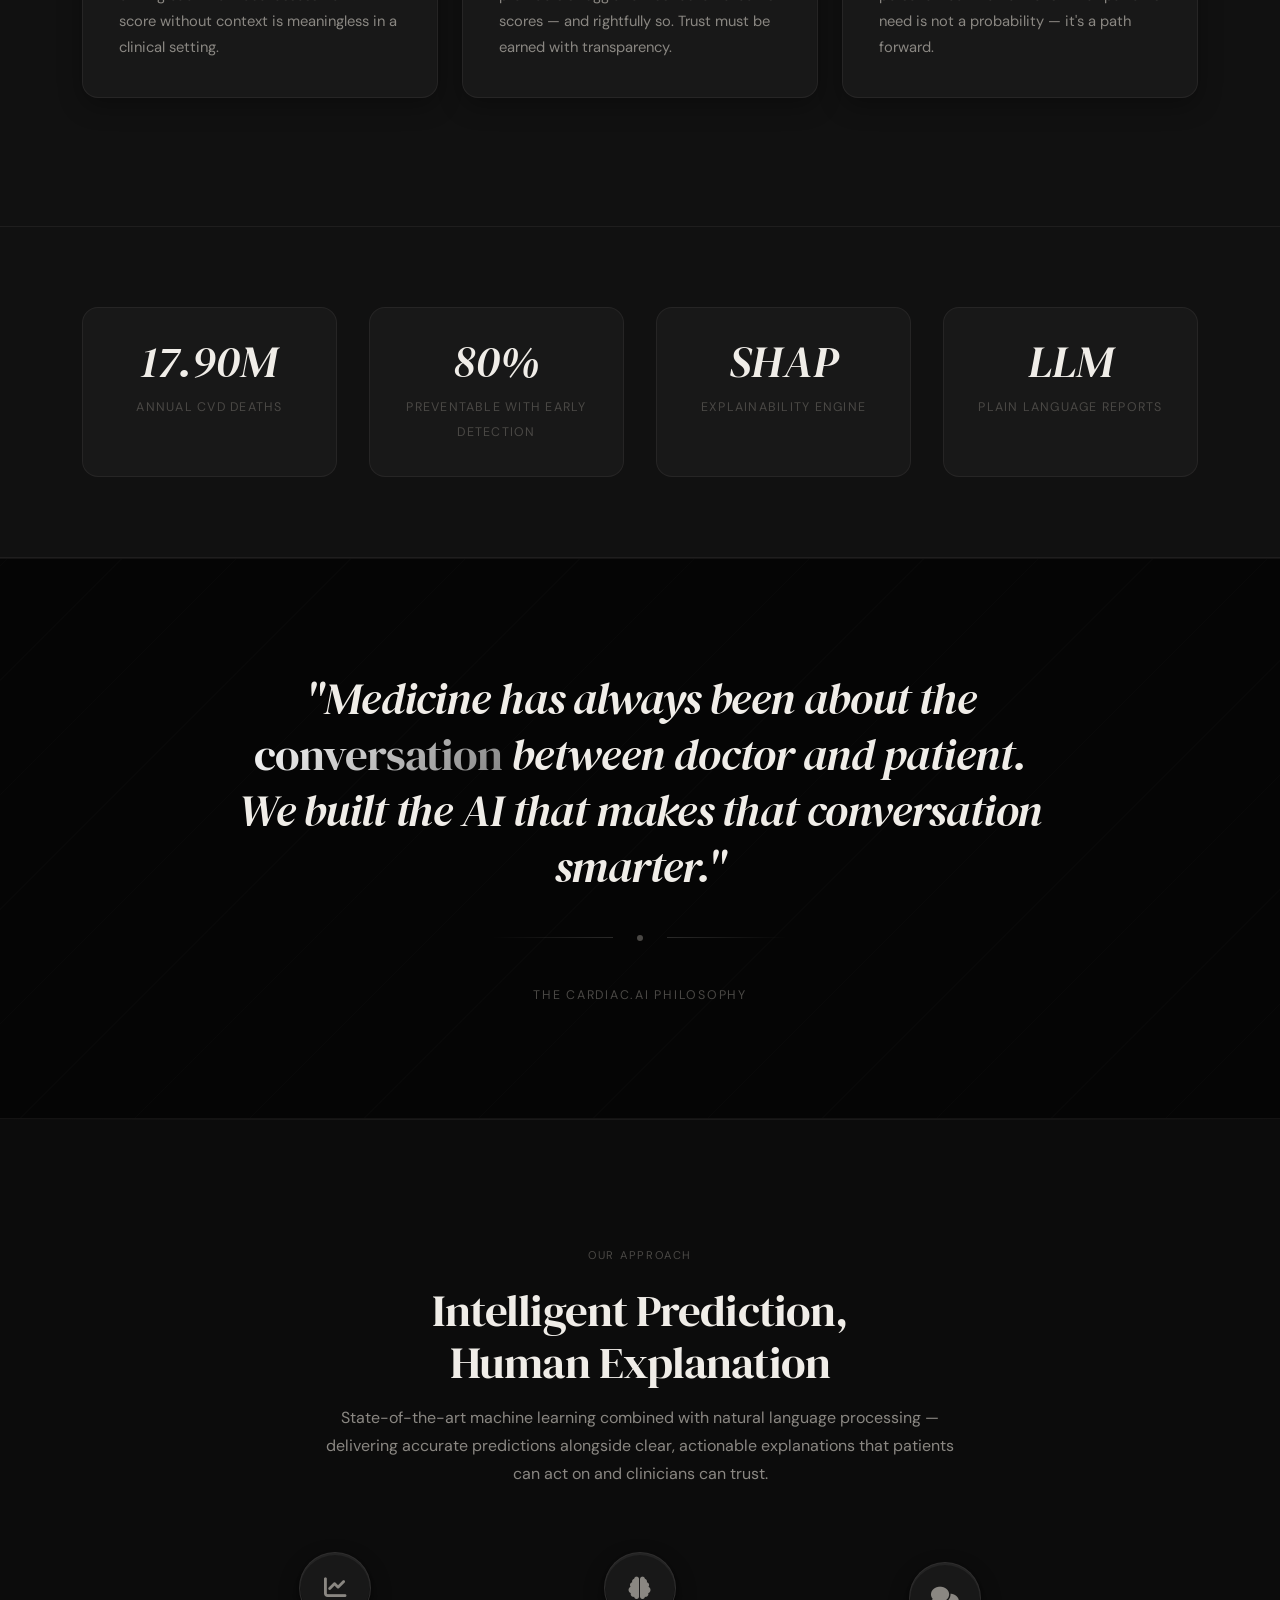
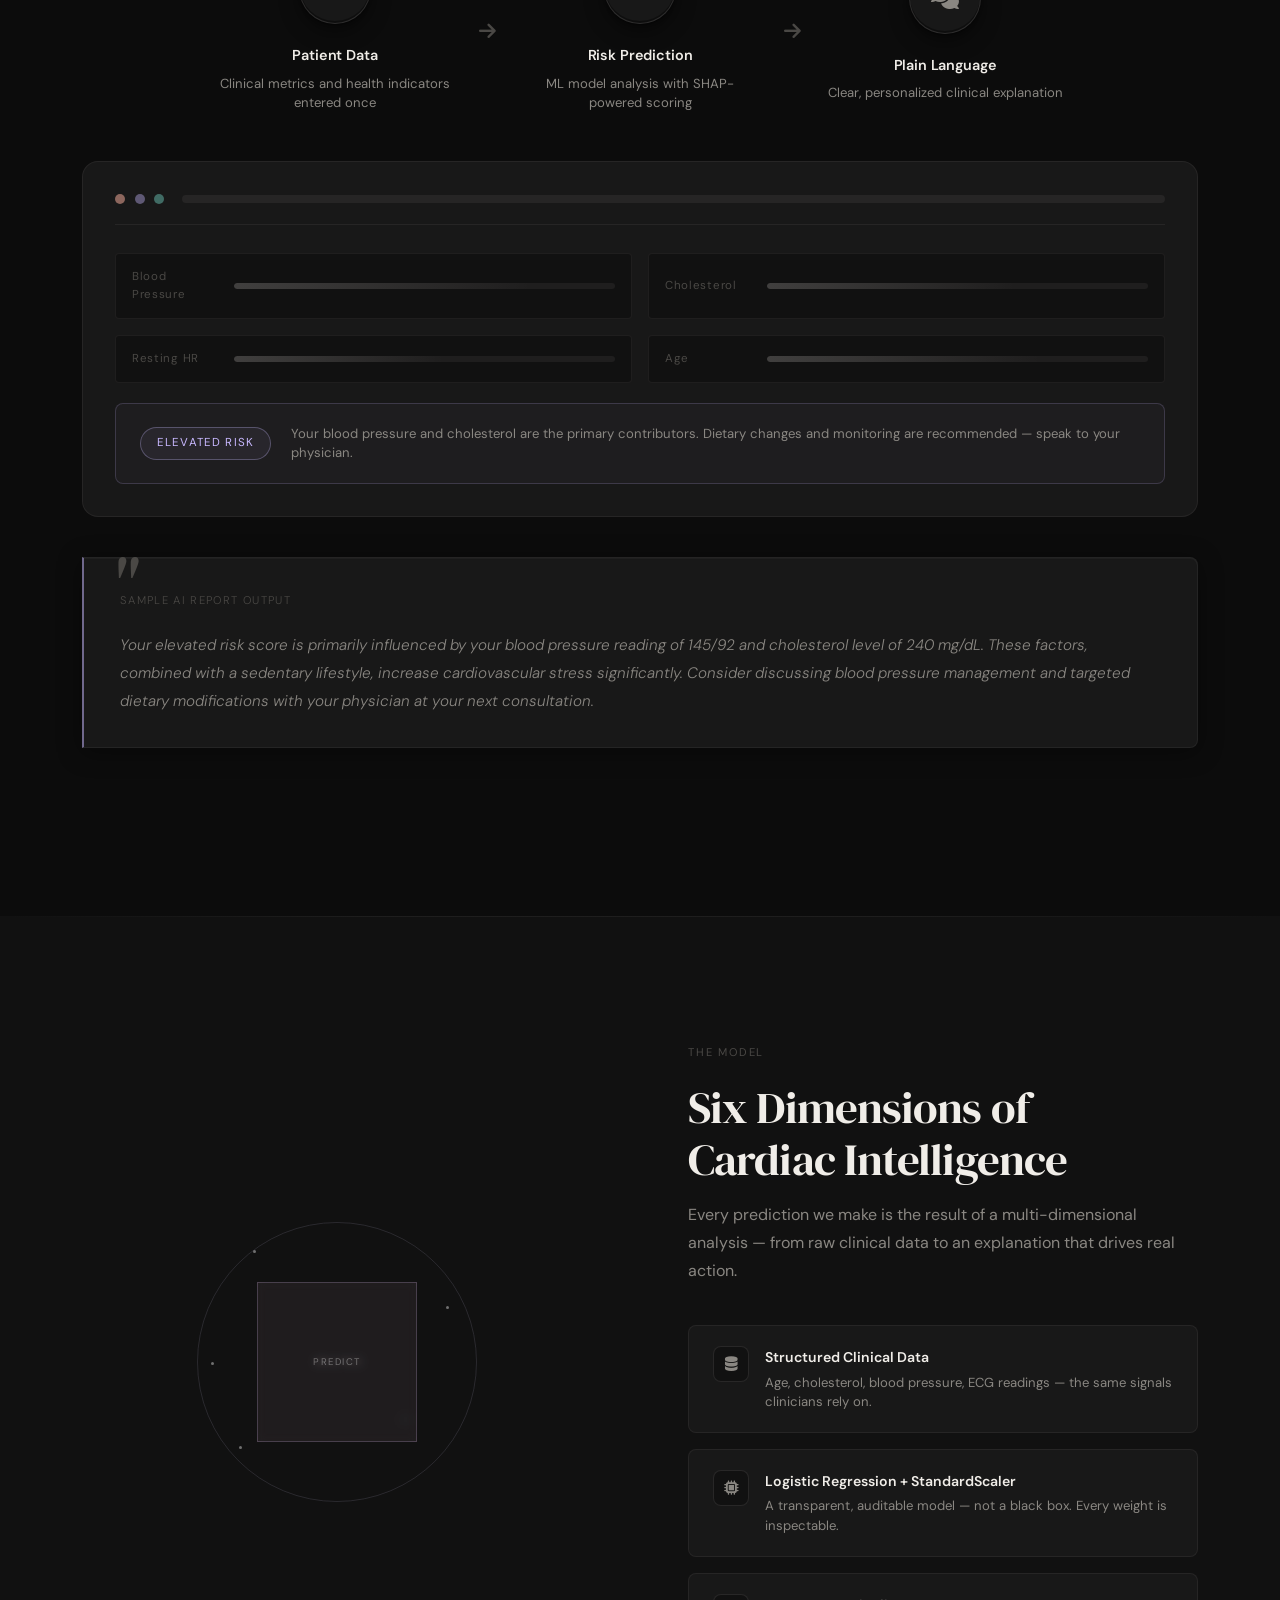
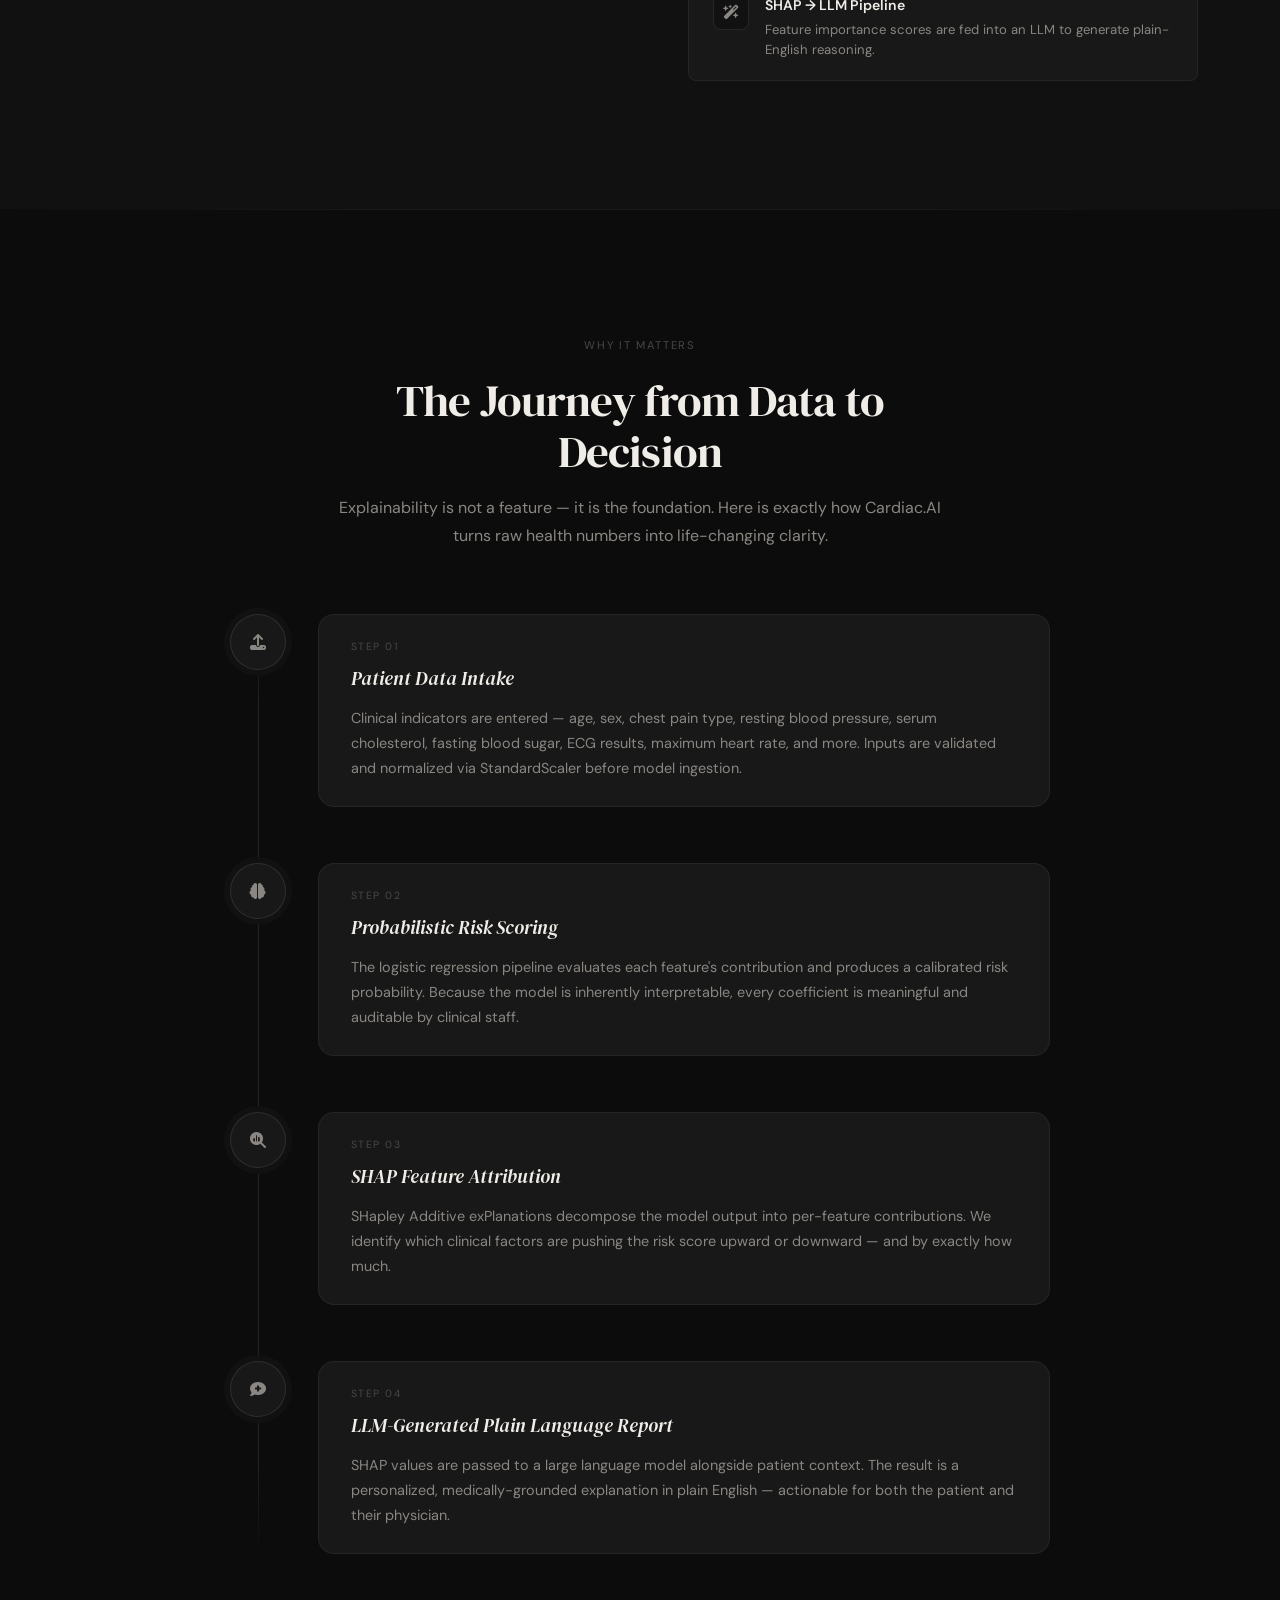
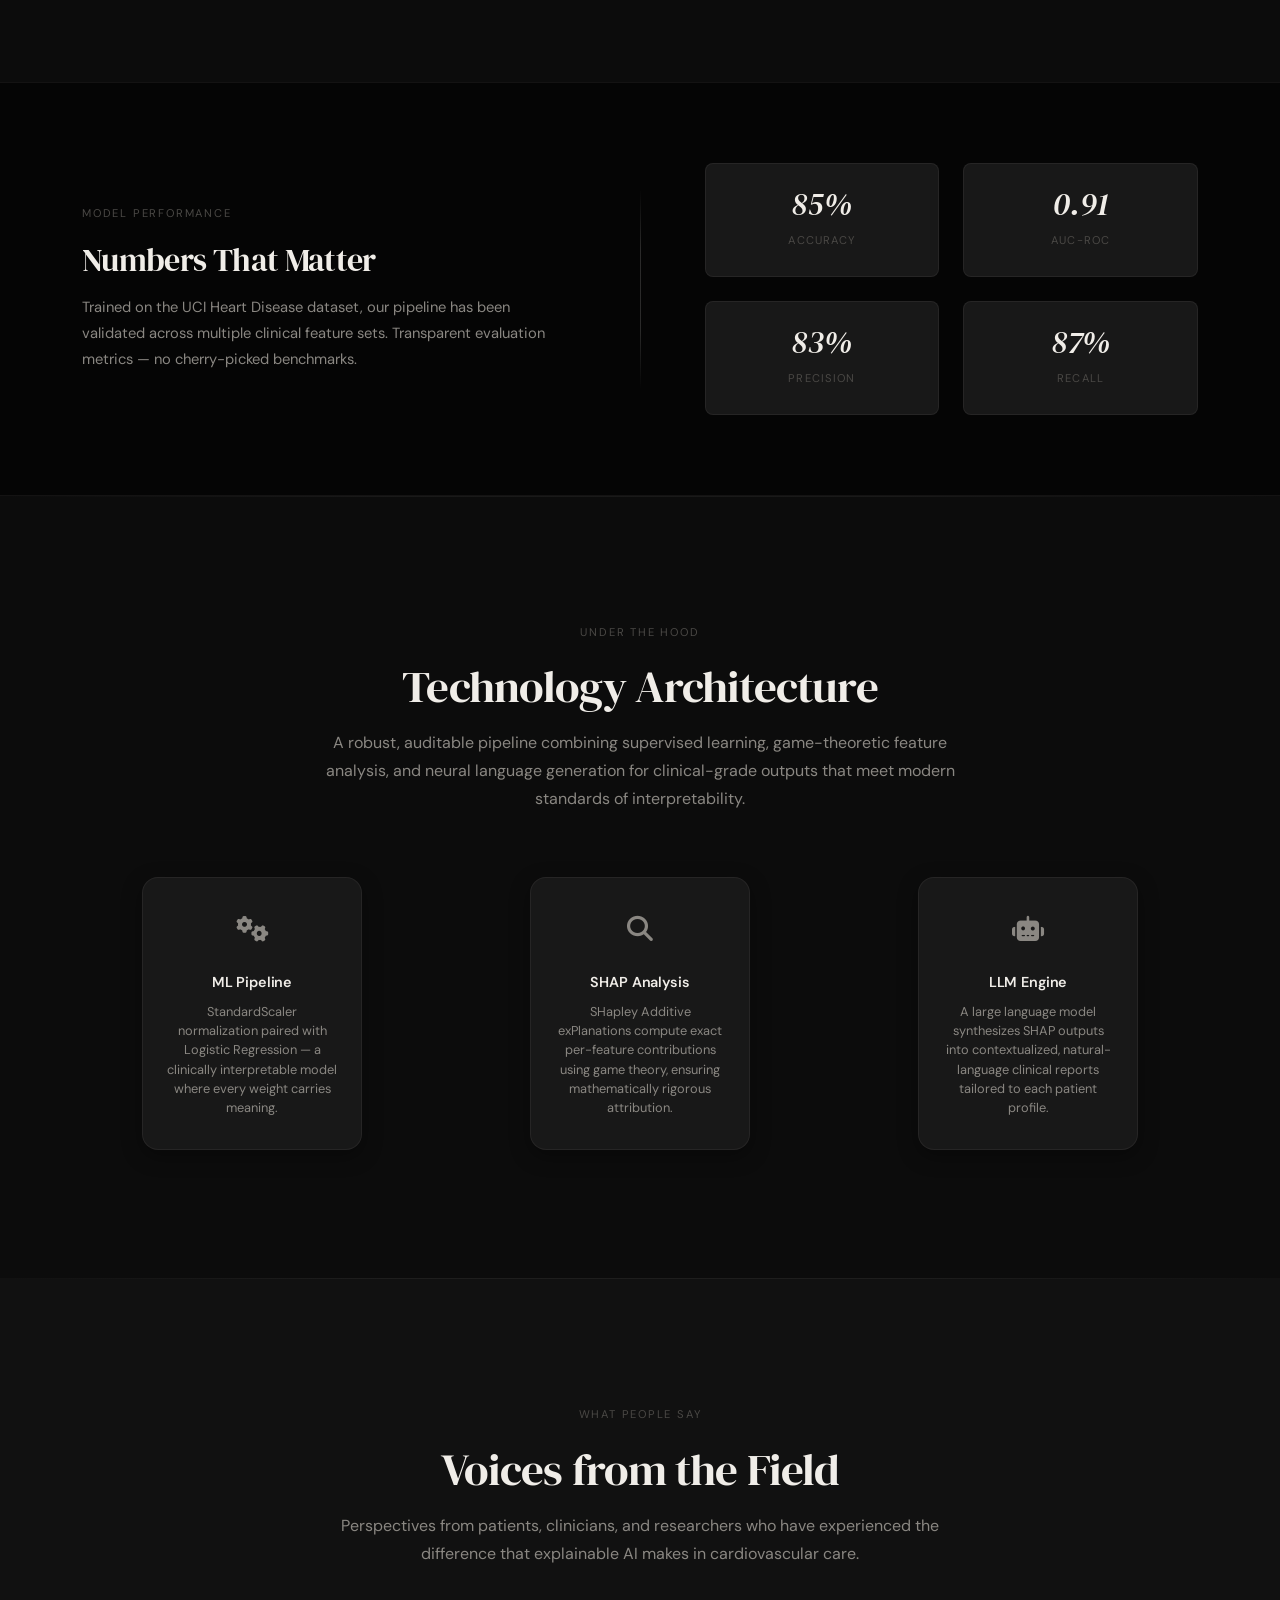
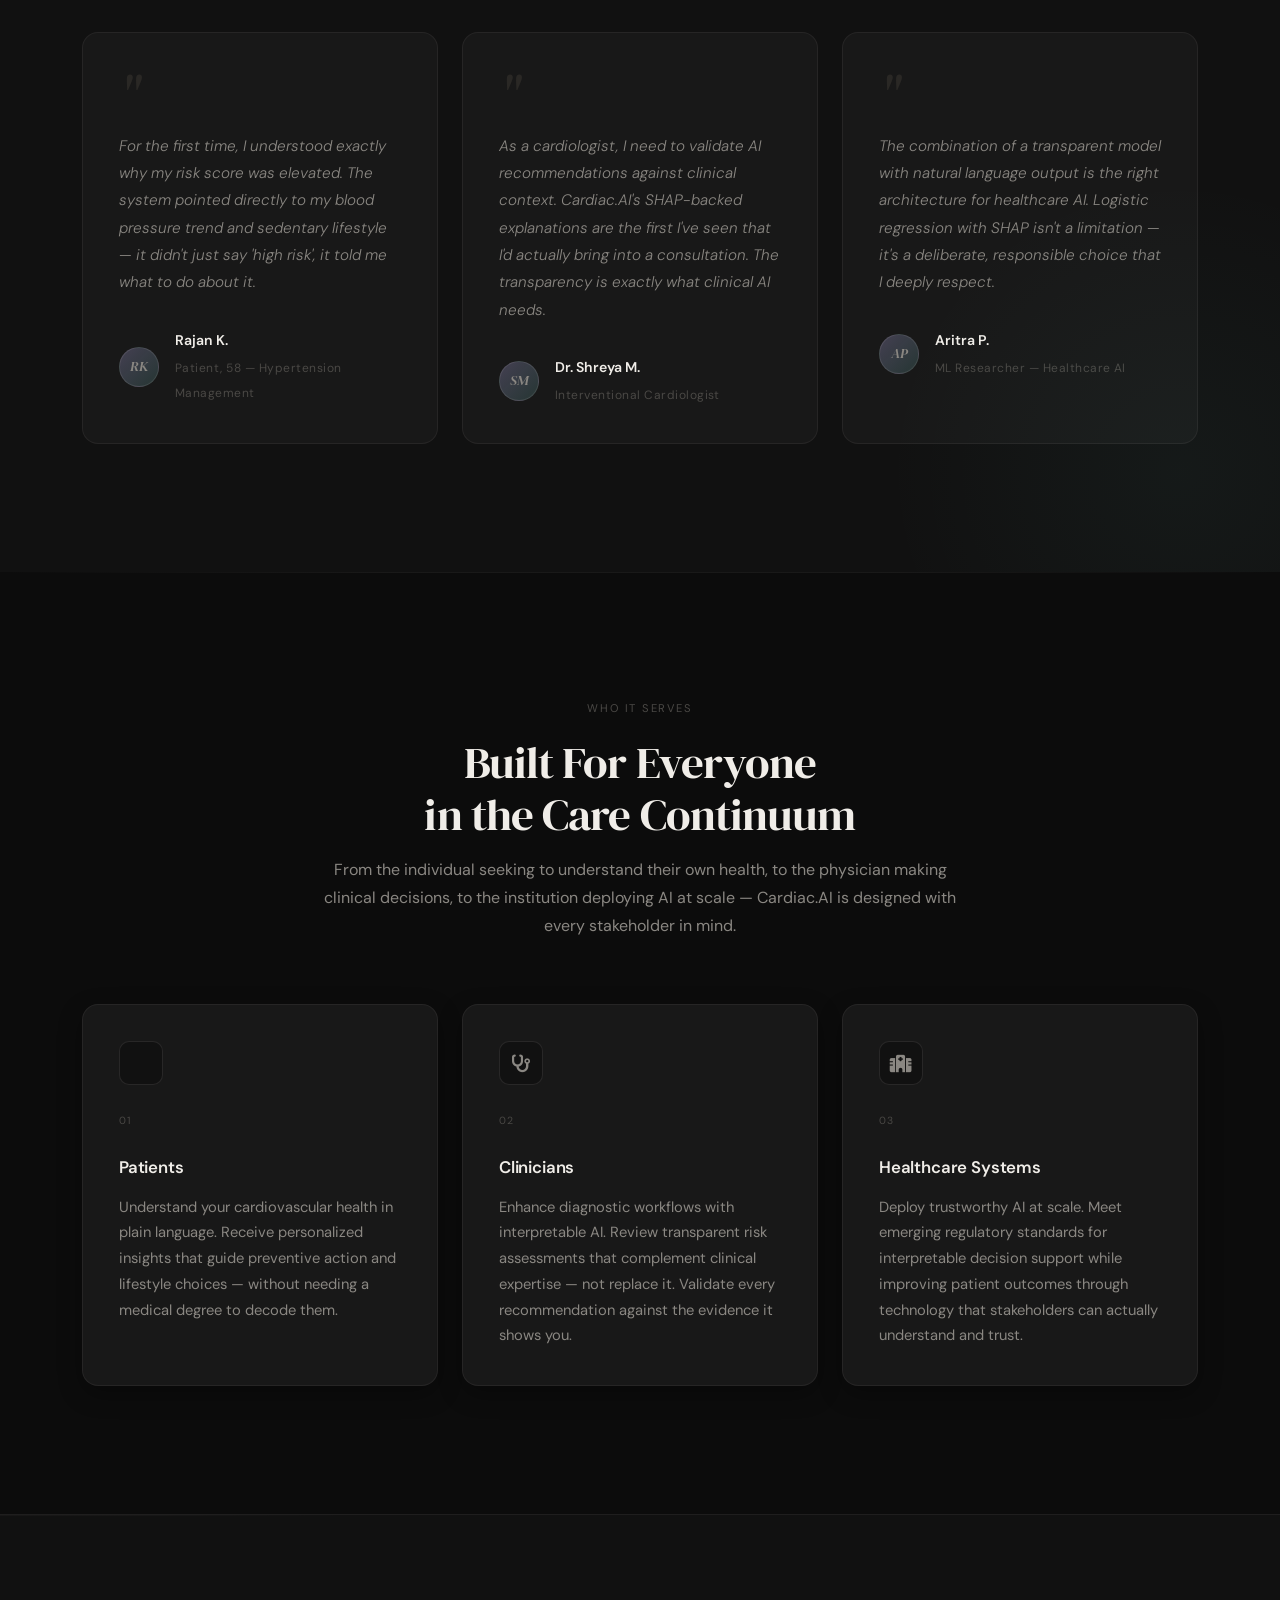
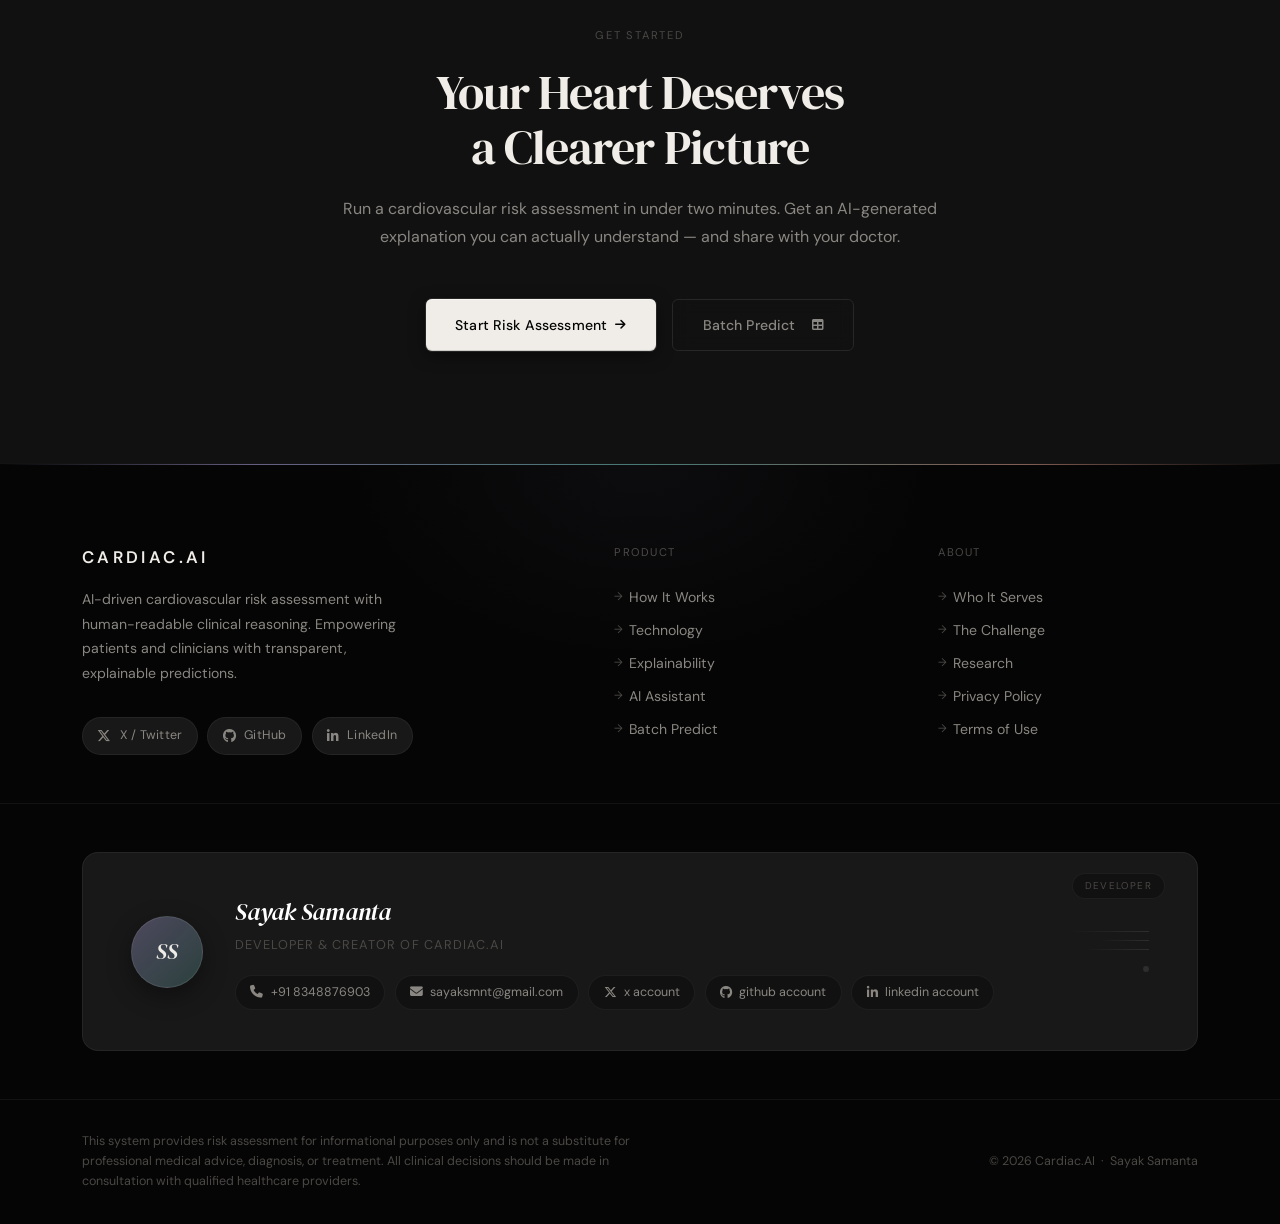
==== commit dfe8bcb5: "updated landing home age design and updated data download error" ====
--- a/app/templates/home.html
+++ b/app/templates/home.html
@@ -4,12 +4,14 @@
     <meta charset="UTF-8">
     <meta name="viewport" content="width=device-width, initial-scale=1.0">
     <title>Cardiac.AI</title>
-    <link rel="icon" type="image/png" href="{{ url_for('static', filename='Gemini_Generated_Image_a4rvjpa4rvjpa4rv.png') }}">
     <link rel="preconnect" href="https://fonts.googleapis.com">
     <link rel="preconnect" href="https://fonts.gstatic.com" crossorigin>
     <link href="https://fonts.googleapis.com/css2?family=DM+Sans:ital,opsz,wght@0,9..40,300;0,9..40,400;0,9..40,500;0,9..40,600;1,9..40,300&family=DM+Serif+Display:ital@0;1&display=swap" rel="stylesheet">
     <link rel="stylesheet" href="https://cdnjs.cloudflare.com/ajax/libs/font-awesome/6.4.0/css/all.min.css" crossorigin="anonymous" referrerpolicy="no-referrer" />
     <style>
+        /* ═══════════════════════════════════════════
+           RESET & ROOT
+        ═══════════════════════════════════════════ */
         *, *::before, *::after { margin: 0; padding: 0; box-sizing: border-box; }
 
         :root {
@@ -48,6 +50,7 @@
             -webkit-font-smoothing: antialiased;
         }
 
+        /* Grain overlay */
         body::before {
             content: '';
             position: fixed;
@@ -60,7 +63,9 @@
 
         .container { max-width: 1180px; margin: 0 auto; padding: 0 2rem; }
 
-        /* ─── HEADER ─── */
+        /* ═══════════════════════════════════════════
+           HEADER
+        ═══════════════════════════════════════════ */
         header {
             position: fixed; top: 0; width: 100%;
             background: rgba(5,5,5,0.75);
@@ -88,7 +93,9 @@
         }
         nav a:hover { color: var(--text-primary); background: var(--glow-soft); }
 
-        /* ─── HERO ─── */
+        /* ═══════════════════════════════════════════
+           HERO — UNTOUCHED
+        ═══════════════════════════════════════════ */
         .hero {
             min-height: 100vh;
             display: flex; align-items: center;
@@ -131,8 +138,7 @@
         }
 
         .glass-ball {
-            width: 340px;
-            height: 340px;
+            width: 340px; height: 340px;
             border-radius: 50%;
             position: relative;
             animation: ball-float 6s ease-in-out infinite;
@@ -298,7 +304,9 @@
             transform: translateY(-2px);
         }
 
-        /* ─── SECTIONS ─── */
+        /* ═══════════════════════════════════════════
+           SECTIONS — BASE
+        ═══════════════════════════════════════════ */
         section { padding: 8rem 0; position: relative; }
         section:not(.hero) { background: var(--bg-base); }
         section:nth-child(even):not(.hero) { background: var(--bg-surface); }
@@ -323,7 +331,14 @@
             line-height: 1.75; font-weight: 400;
         }
 
-        /* ─── NEXT-GEN CARDS ─── */
+        .section-label {
+            font-size:0.7rem; letter-spacing:0.16em; text-transform:uppercase;
+            color:var(--text-muted); margin-bottom:1.25rem; display:block;
+        }
+
+        /* ═══════════════════════════════════════════
+           CARDS — ENHANCED
+        ═══════════════════════════════════════════ */
         .cards-grid {
             display: grid;
             grid-template-columns: repeat(auto-fit, minmax(300px,1fr));
@@ -339,7 +354,6 @@
             box-shadow: 0 8px 24px rgba(0,0,0,0.3);
         }
 
-        /* animated gradient border on hover */
         .card::before {
             content: '';
             position: absolute; inset: 0;
@@ -376,7 +390,6 @@
         }
         .card:hover::before, .card:hover::after { opacity:1; }
 
-        /* card accent line */
         .card-accent {
             position: absolute;
             top: 0; left: 2rem; right: 2rem;
@@ -403,14 +416,107 @@
             margin-bottom: 1.5rem; display: block;
         }
 
-        /* ─── FLOW ─── */
+        /* ─── Card icon variant ─── */
+        .card-icon {
+            width: 44px; height: 44px;
+            border: 1px solid var(--border-subtle);
+            border-radius: 10px;
+            display: flex; align-items: center; justify-content: center;
+            margin-bottom: 1.75rem;
+            background: var(--bg-surface);
+            color: var(--text-secondary);
+            transition: all 0.4s var(--ease-out-expo);
+            font-size: 1.1rem;
+        }
+        .card:hover .card-icon {
+            border-color: rgba(200,184,255,0.35);
+            color: var(--accent-1);
+            background: rgba(200,184,255,0.06);
+            transform: scale(1.05);
+        }
+
+        /* ═══════════════════════════════════════════
+           TICKER
+        ═══════════════════════════════════════════ */
+        .ticker-wrap {
+            overflow: hidden;
+            padding: 1.25rem 0;
+            border-top: 1px solid var(--border-hairline);
+            border-bottom: 1px solid var(--border-hairline);
+            background: var(--bg-surface);
+        }
+        .ticker-track {
+            display: flex;
+            gap: 3rem;
+            animation: ticker-scroll 30s linear infinite;
+            width: max-content;
+        }
+        .ticker-track:hover { animation-play-state: paused; }
+        .ticker-item {
+            display: flex; align-items: center; gap: 0.6rem;
+            font-size: 0.72rem; letter-spacing: 0.14em; text-transform: uppercase;
+            color: var(--text-muted); white-space: nowrap;
+        }
+        .ticker-item::before { content: '✦'; font-size: 0.5rem; color: rgba(200,184,255,0.4); }
+        @keyframes ticker-scroll {
+            0%   { transform: translateX(0); }
+            100% { transform: translateX(-50%); }
+        }
+
+        /* ═══════════════════════════════════════════
+           STATS BAND
+        ═══════════════════════════════════════════ */
+        .stats-band {
+            padding: 5rem 0;
+            background: var(--bg-surface);
+            border-top: 1px solid var(--border-hairline);
+            border-bottom: 1px solid var(--border-hairline);
+        }
+        .stats-grid {
+            display: grid;
+            grid-template-columns: repeat(auto-fit, minmax(200px,1fr));
+            gap: 2rem;
+        }
+        .stat-item {
+            text-align: center;
+            padding: 2rem 1rem;
+            border-radius: var(--radius-lg);
+            border: 1px solid var(--border-hairline);
+            background: var(--bg-raised);
+            transition: all 0.4s ease;
+            position: relative;
+            overflow: hidden;
+        }
+        .stat-item::before {
+            content: '';
+            position: absolute;
+            inset: 0; border-radius: var(--radius-lg);
+            background: radial-gradient(ellipse at 50% 0%, rgba(200,184,255,0.07), transparent 60%);
+            opacity: 0;
+            transition: opacity 0.4s ease;
+        }
+        .stat-item:hover { border-color: var(--border-subtle); transform: translateY(-4px); }
+        .stat-item:hover::before { opacity: 1; }
+        .stat-number {
+            font-family: 'DM Serif Display', Georgia, serif;
+            font-size: 2.8rem; font-style: italic;
+            color: var(--text-primary);
+            display: block; line-height: 1;
+            margin-bottom: 0.5rem;
+        }
+        .stat-label {
+            font-size: 0.78rem; letter-spacing: 0.1em;
+            text-transform: uppercase; color: var(--text-muted);
+        }
+
+        /* ═══════════════════════════════════════════
+           FLOW
+        ═══════════════════════════════════════════ */
         .flow-container {
             display: flex; justify-content: center; align-items: center;
             gap: 1.5rem; flex-wrap: wrap; margin: 4rem 0 3rem;
         }
-        .flow-item {
-            text-align: center; flex:1; min-width:180px; max-width:240px;
-        }
+        .flow-item { text-align: center; flex:1; min-width:180px; max-width:240px; }
         .flow-icon {
             width:72px; height:72px;
             border: 1px solid var(--border-subtle);
@@ -420,21 +526,13 @@
             background: var(--bg-raised);
             color: var(--text-secondary);
             transition: all 0.4s var(--ease-out-expo);
-            box-shadow:
-                0 2px 0 rgba(255,255,255,0.05) inset,
-                0 -2px 0 rgba(0,0,0,0.4) inset,
-                0 8px 20px rgba(0,0,0,0.4),
-                0 1px 3px rgba(0,0,0,0.5);
+            box-shadow: 0 2px 0 rgba(255,255,255,0.05) inset, 0 -2px 0 rgba(0,0,0,0.4) inset, 0 8px 20px rgba(0,0,0,0.4), 0 1px 3px rgba(0,0,0,0.5);
         }
         .flow-item:hover .flow-icon {
             border-color: rgba(200,184,255,0.4);
             background: var(--bg-elevated);
             color: var(--accent-1);
-            box-shadow:
-                0 0 32px rgba(200,184,255,0.15),
-                0 2px 0 rgba(255,255,255,0.08) inset,
-                0 -2px 0 rgba(0,0,0,0.4) inset,
-                0 12px 28px rgba(0,0,0,0.5);
+            box-shadow: 0 0 32px rgba(200,184,255,0.15), 0 2px 0 rgba(255,255,255,0.08) inset, 0 -2px 0 rgba(0,0,0,0.4) inset, 0 12px 28px rgba(0,0,0,0.5);
             transform: translateY(-4px) scale(1.06);
         }
         .flow-icon i { font-size: 1.4rem; }
@@ -442,7 +540,9 @@
         .flow-item p  { font-size:0.82rem; color:var(--text-secondary); line-height:1.5; }
         .flow-arrow   { color:var(--text-muted); font-size:1.2rem; flex-shrink:0; }
 
-        /* ─── EXAMPLE BOX ─── */
+        /* ═══════════════════════════════════════════
+           EXAMPLE BOX
+        ═══════════════════════════════════════════ */
         .example-box {
             background: var(--bg-raised);
             border: 1px solid var(--border-hairline);
@@ -467,7 +567,9 @@
             color: var(--text-muted); margin-bottom: 1.25rem; display: block;
         }
 
-        /* ─── TECH ─── */
+        /* ═══════════════════════════════════════════
+           TECH
+        ═══════════════════════════════════════════ */
         .tech-items {
             display: flex; justify-content: space-around;
             flex-wrap: wrap; gap: 3rem; margin-top: 3rem;
@@ -480,448 +582,819 @@
             background: var(--bg-raised);
             transition: all 0.4s var(--ease-out-expo);
             box-shadow: 0 6px 20px rgba(0,0,0,0.35);
+            position: relative; overflow: hidden;
+        }
+        .tech-item::before {
+            content: '';
+            position: absolute; inset: 0; border-radius: var(--radius-lg);
+            padding: 1px;
+            background: linear-gradient(135deg, rgba(125,232,216,0.3), transparent 60%, rgba(200,184,255,0.2));
+            -webkit-mask: linear-gradient(#fff 0 0) content-box, linear-gradient(#fff 0 0);
+            -webkit-mask-composite: xor; mask-composite: exclude;
+            opacity: 0; transition: opacity 0.4s ease;
+        }
+        .tech-item:hover::before { opacity: 1; }
+        .tech-item:hover {
+            border-color: transparent; background: var(--bg-elevated);
+            transform: translateY(-6px);
+            box-shadow: 0 20px 48px rgba(0,0,0,0.6), 0 0 40px rgba(125,232,216,0.06);
+        }
+        .tech-icon { font-size:1.6rem; margin-bottom:1.25rem; color:var(--text-secondary); transition: color 0.3s ease, transform 0.3s ease; }
+        .tech-item:hover .tech-icon { color: var(--accent-2); transform: scale(1.15); }
+        .tech-item h3 { font-size:0.9rem; font-weight:600; margin-bottom:0.5rem; letter-spacing:-0.01em; }
+        .tech-item p  { font-size:0.8rem; color:var(--text-secondary); line-height:1.5; }
+
+        /* ═══════════════════════════════════════════
+           ★ NEW: MANIFESTO / SPLIT-TEXT BANNER
+        ═══════════════════════════════════════════ */
+        .manifesto-band {
+            padding: 7rem 0;
+            background: var(--bg-void);
             position: relative;
             overflow: hidden;
-        }
-        .tech-item::before {
+            border-top: 1px solid var(--border-hairline);
+            border-bottom: 1px solid var(--border-hairline);
+        }
+
+        /* Animated diagonal lines */
+        .manifesto-band::before {
+            content: '';
+            position: absolute; inset: 0;
+            background-image: repeating-linear-gradient(
+                -45deg,
+                transparent,
+                transparent 80px,
+                rgba(255,255,255,0.012) 80px,
+                rgba(255,255,255,0.012) 81px
+            );
+            pointer-events: none;
+        }
+
+        .manifesto-inner {
+            max-width: 900px; margin: 0 auto;
+            text-align: center; padding: 0 2rem;
+            position: relative; z-index: 1;
+        }
+
+        .manifesto-quote {
+            font-family: 'DM Serif Display', Georgia, serif;
+            font-size: clamp(1.6rem, 4vw, 2.8rem);
+            font-style: italic;
+            line-height: 1.25;
+            color: var(--text-primary);
+            letter-spacing: -0.025em;
+            margin-bottom: 2.5rem;
+        }
+
+        .manifesto-quote em {
+            font-style: normal;
+            background: linear-gradient(135deg, #ffffff 0%, rgba(255,255,255,0.5) 100%);
+            -webkit-background-clip: text;
+            -webkit-text-fill-color: transparent;
+            background-clip: text;
+        }
+
+        .manifesto-rule {
+            display: flex; align-items: center; gap: 1.5rem;
+            justify-content: center; margin-bottom: 2.5rem;
+        }
+        .manifesto-rule-line {
+            flex: 1; max-width: 120px; height: 1px;
+            background: linear-gradient(90deg, transparent, var(--border-visible));
+        }
+        .manifesto-rule-line:last-child {
+            background: linear-gradient(90deg, var(--border-visible), transparent);
+        }
+        .manifesto-rule-dot {
+            width: 6px; height: 6px; border-radius: 50%;
+            background: var(--text-muted);
+        }
+
+        .manifesto-author {
+            font-size: 0.78rem; letter-spacing: 0.14em; text-transform: uppercase;
+            color: var(--text-muted);
+        }
+
+        /* ═══════════════════════════════════════════
+           ★ NEW: 3-D GRID VISUALIZATION (CSS only)
+        ═══════════════════════════════════════════ */
+        .vis-section {
+            padding: 8rem 0;
+            background: var(--bg-void);
+            position: relative;
+            overflow: hidden;
+        }
+        .vis-section::before {
+            content: '';
+            position: absolute; top:0; left:0; right:0; height:1px;
+            background: linear-gradient(90deg, transparent, var(--border-hairline) 30%, var(--border-hairline) 70%, transparent);
+        }
+
+        .vis-grid-wrap {
+            display: grid;
+            grid-template-columns: 1fr 1fr;
+            align-items: center;
+            gap: 6rem;
+        }
+
+        .vis-copy .section-label { text-align: left; }
+        .vis-copy h2 { text-align: left; max-width: 400px; }
+        .vis-copy .section-description { text-align: left; margin-top: 1rem; }
+        .vis-copy .section-description + .section-description {
+            margin-top: 1rem;
+            font-size: 0.88rem;
+            opacity: 0.7;
+        }
+
+        .vis-points {
+            margin-top: 2.5rem;
+            display: flex; flex-direction: column; gap: 1rem;
+        }
+
+        .vis-point {
+            display: flex; align-items: flex-start; gap: 1rem;
+            padding: 1.25rem 1.5rem;
+            border: 1px solid var(--border-hairline);
+            border-radius: var(--radius-md);
+            background: var(--bg-raised);
+            transition: all 0.4s var(--ease-out-expo);
+        }
+        .vis-point:hover {
+            border-color: var(--border-subtle);
+            background: var(--bg-elevated);
+            transform: translateX(6px);
+        }
+        .vis-point-icon {
+            width: 36px; height: 36px; flex-shrink: 0;
+            border-radius: 8px;
+            border: 1px solid var(--border-subtle);
+            background: var(--bg-surface);
+            display: flex; align-items: center; justify-content: center;
+            font-size: 0.9rem; color: var(--text-secondary);
+            transition: all 0.4s ease;
+        }
+        .vis-point:hover .vis-point-icon {
+            border-color: rgba(125,232,216,0.4);
+            color: var(--accent-2);
+            background: rgba(125,232,216,0.06);
+        }
+        .vis-point-text h4 { font-size: 0.88rem; font-weight: 600; margin-bottom: 0.25rem; }
+        .vis-point-text p  { font-size: 0.82rem; color: var(--text-secondary); line-height: 1.5; }
+
+        /* 3D Cube animation */
+        .cube-scene {
+            display: flex; align-items: center; justify-content: center;
+            perspective: 900px;
+            height: 380px;
+        }
+
+        .cube {
+            width: 160px; height: 160px;
+            transform-style: preserve-3d;
+            animation: cube-spin 12s linear infinite;
+            position: relative;
+        }
+
+        @keyframes cube-spin {
+            0%   { transform: rotateX(15deg) rotateY(0deg); }
+            100% { transform: rotateX(15deg) rotateY(360deg); }
+        }
+
+        .cube-face {
+            position: absolute; inset: 0;
+            border: 1px solid rgba(255,255,255,0.12);
+            background: rgba(255,255,255,0.025);
+            backdrop-filter: blur(4px);
+            display: flex; align-items: center; justify-content: center;
+        }
+
+        .cube-face--front  { transform: translateZ(80px); }
+        .cube-face--back   { transform: translateZ(-80px) rotateY(180deg); }
+        .cube-face--left   { transform: translateX(-80px) rotateY(-90deg); }
+        .cube-face--right  { transform: translateX(80px) rotateY(90deg); }
+        .cube-face--top    { transform: translateY(-80px) rotateX(90deg); }
+        .cube-face--bottom { transform: translateY(80px) rotateX(-90deg); }
+
+        .cube-face-label {
+            font-size: 0.6rem; letter-spacing: 0.15em; text-transform: uppercase;
+            color: rgba(255,255,255,0.35);
+            writing-mode: horizontal-tb;
+        }
+
+        .cube-face--front  { background: rgba(200,184,255,0.04); border-color: rgba(200,184,255,0.18); }
+        .cube-face--right  { background: rgba(125,232,216,0.03); border-color: rgba(125,232,216,0.14); }
+        .cube-face--back   { background: rgba(255,180,162,0.03); border-color: rgba(255,180,162,0.12); }
+
+        /* orbiting rings */
+        .cube-orbit {
+            position: absolute; inset: -60px;
+            border-radius: 50%;
+            border: 1px solid rgba(255,255,255,0.06);
+            transform-style: preserve-3d;
+        }
+        .cube-orbit-1 { animation: orbit-1 8s linear infinite; }
+        .cube-orbit-2 { animation: orbit-2 14s linear infinite; border-color: rgba(200,184,255,0.07); }
+
+        @keyframes orbit-1 { from { transform: rotateX(70deg) rotateZ(0deg); } to { transform: rotateX(70deg) rotateZ(360deg); } }
+        @keyframes orbit-2 { from { transform: rotateX(20deg) rotateZ(0deg); } to { transform: rotateX(20deg) rotateZ(-360deg); } }
+
+        /* floating particles around cube */
+        .cube-particle {
+            position: absolute;
+            width: 3px; height: 3px;
+            border-radius: 50%;
+            background: rgba(255,255,255,0.4);
+            animation: p-float 4s ease-in-out infinite;
+        }
+        .cube-particle:nth-child(1)  { top: 10%; left: 20%; animation-delay: 0s; }
+        .cube-particle:nth-child(2)  { top: 80%; left: 15%; animation-delay: 1s; }
+        .cube-particle:nth-child(3)  { top: 30%; right: 10%; animation-delay: 0.5s; }
+        .cube-particle:nth-child(4)  { top: 70%; right: 25%; animation-delay: 1.5s; }
+        .cube-particle:nth-child(5)  { top: 50%; left: 5%;  animation-delay: 2s; }
+        @keyframes p-float {
+            0%,100% { transform: translateY(0) scale(1);   opacity: 0.4; }
+            50%      { transform: translateY(-12px) scale(1.5); opacity: 0.9; }
+        }
+
+        /* ═══════════════════════════════════════════
+           ★ NEW: PROCESS TIMELINE
+        ═══════════════════════════════════════════ */
+        .timeline-section {
+            padding: 8rem 0;
+            background: var(--bg-surface);
+        }
+
+        .timeline {
+            max-width: 820px;
+            margin: 4rem auto 0;
+            position: relative;
+        }
+
+        /* vertical line */
+        .timeline::before {
+            content: '';
+            position: absolute;
+            left: 28px; top: 0; bottom: 0;
+            width: 1px;
+            background: linear-gradient(180deg, transparent, var(--border-subtle) 10%, var(--border-subtle) 90%, transparent);
+        }
+
+        .timeline-item {
+            display: grid;
+            grid-template-columns: 56px 1fr;
+            gap: 2rem;
+            margin-bottom: 3.5rem;
+            position: relative;
+        }
+        .timeline-item:last-child { margin-bottom: 0; }
+
+        .timeline-node {
+            width: 56px; height: 56px; flex-shrink: 0;
+            border-radius: 50%;
+            border: 1px solid var(--border-subtle);
+            background: var(--bg-raised);
+            display: flex; align-items: center; justify-content: center;
+            font-size: 1rem; color: var(--text-secondary);
+            transition: all 0.4s var(--ease-out-expo);
+            box-shadow: 0 0 0 6px var(--bg-surface);
+            position: relative; z-index: 1;
+        }
+
+        .timeline-item:hover .timeline-node {
+            border-color: rgba(200,184,255,0.45);
+            color: var(--accent-1);
+            background: var(--bg-elevated);
+            box-shadow: 0 0 0 6px var(--bg-surface), 0 0 24px rgba(200,184,255,0.15);
+        }
+
+        .timeline-body {
+            padding: 1.5rem 2rem;
+            background: var(--bg-raised);
+            border: 1px solid var(--border-hairline);
+            border-radius: var(--radius-lg);
+            transition: all 0.4s var(--ease-out-expo);
+        }
+        .timeline-item:hover .timeline-body {
+            border-color: var(--border-subtle);
+            background: var(--bg-elevated);
+        }
+
+        .timeline-step {
+            font-size: 0.65rem; letter-spacing: 0.14em; text-transform: uppercase;
+            color: var(--text-muted); margin-bottom: 0.5rem; display: block;
+        }
+        .timeline-body h3 {
+            font-family: 'DM Serif Display', serif;
+            font-size: 1.2rem; font-weight: 400; font-style: italic;
+            color: var(--text-primary); margin-bottom: 0.75rem;
+        }
+        .timeline-body p {
+            font-size: 0.9rem; color: var(--text-secondary); line-height: 1.75;
+        }
+
+        /* ═══════════════════════════════════════════
+           ★ NEW: TESTIMONIALS / HIGHLIGHTS
+        ═══════════════════════════════════════════ */
+        .testimonials-section {
+            padding: 8rem 0;
+            background: var(--bg-base);
+            position: relative;
+            overflow: hidden;
+        }
+
+        /* subtle ambient glow */
+        .testimonials-section::after {
+            content: '';
+            position: absolute;
+            bottom: -200px; right: -200px;
+            width: 600px; height: 600px;
+            background: radial-gradient(ellipse, rgba(125,232,216,0.04) 0%, transparent 70%);
+            pointer-events: none;
+        }
+
+        .testimonials-grid {
+            display: grid;
+            grid-template-columns: repeat(auto-fit, minmax(320px,1fr));
+            gap: 1.5rem;
+            margin-top: 3rem;
+        }
+
+        .testimonial-card {
+            background: var(--bg-raised);
+            border: 1px solid var(--border-hairline);
+            border-radius: var(--radius-lg);
+            padding: 2.25rem;
+            position: relative;
+            transition: all 0.5s var(--ease-out-expo);
+            overflow: hidden;
+        }
+
+        .testimonial-card::before {
             content: '';
             position: absolute; inset: 0;
             border-radius: var(--radius-lg);
             padding: 1px;
-            background: linear-gradient(135deg, rgba(125,232,216,0.3), transparent 60%, rgba(200,184,255,0.2));
+            background: linear-gradient(135deg, rgba(125,232,216,0.3), transparent 50%, rgba(200,184,255,0.2));
             -webkit-mask: linear-gradient(#fff 0 0) content-box, linear-gradient(#fff 0 0);
             -webkit-mask-composite: xor; mask-composite: exclude;
-            opacity: 0;
-            transition: opacity 0.4s ease;
-        }
-        .tech-item:hover::before { opacity: 1; }
-        .tech-item:hover {
+            opacity: 0; transition: opacity 0.5s ease;
+        }
+        .testimonial-card:hover::before { opacity: 1; }
+        .testimonial-card:hover {
             border-color: transparent;
-            background: var(--bg-elevated);
             transform: translateY(-6px);
-            box-shadow: 0 20px 48px rgba(0,0,0,0.6), 0 0 40px rgba(125,232,216,0.06);
-        }
-        .tech-icon {
-            font-size:1.6rem; margin-bottom:1.25rem;
-            color:var(--text-secondary);
-            transition: color 0.3s ease, transform 0.3s ease;
-        }
-        .tech-item:hover .tech-icon { color: var(--accent-2); transform: scale(1.15); }
-        .tech-item h3 { font-size:0.9rem; font-weight:600; margin-bottom:0.5rem; letter-spacing:-0.01em; }
-        .tech-item p  { font-size:0.8rem; color:var(--text-secondary); line-height:1.5; }
-
-        .section-label {
-            font-size:0.7rem; letter-spacing:0.16em; text-transform:uppercase;
-            color:var(--text-muted); margin-bottom:1.25rem; display:block;
-        }
-
-        /* ─── STATS BAND ─── */
-        .stats-band {
+            box-shadow: 0 24px 56px rgba(0,0,0,0.6), 0 0 48px rgba(125,232,216,0.04);
+        }
+
+        .testimonial-quote-mark {
+            font-family: 'DM Serif Display', serif;
+            font-size: 3rem; font-style: italic;
+            color: var(--text-dim); line-height: 1;
+            margin-bottom: 1rem;
+        }
+
+        .testimonial-text {
+            font-size: 0.95rem; color: var(--text-secondary);
+            line-height: 1.8; font-style: italic; font-weight: 300;
+            margin-bottom: 2rem;
+        }
+
+        .testimonial-author {
+            display: flex; align-items: center; gap: 1rem;
+        }
+
+        .testimonial-avatar {
+            width: 40px; height: 40px; border-radius: 50%;
+            background: linear-gradient(135deg, rgba(200,184,255,0.25), rgba(125,232,216,0.15));
+            border: 1px solid var(--border-subtle);
+            display: flex; align-items: center; justify-content: center;
+            font-family: 'DM Serif Display', serif;
+            font-size: 0.85rem; font-style: italic;
+            color: var(--text-secondary);
+            flex-shrink: 0;
+        }
+
+        .testimonial-meta h4 {
+            font-size: 0.88rem; font-weight: 600; margin-bottom: 0.15rem;
+        }
+        .testimonial-meta span {
+            font-size: 0.75rem; color: var(--text-muted); letter-spacing: 0.04em;
+        }
+
+        /* ═══════════════════════════════════════════
+           ★ NEW: ACCURACY METRICS ROW
+        ═══════════════════════════════════════════ */
+        .metrics-band {
             padding: 5rem 0;
-            background: var(--bg-surface);
+            background: var(--bg-void);
             border-top: 1px solid var(--border-hairline);
             border-bottom: 1px solid var(--border-hairline);
         }
-        .stats-grid {
+
+        .metrics-inner {
             display: grid;
-            grid-template-columns: repeat(auto-fit, minmax(200px,1fr));
-            gap: 2rem;
-        }
-        .stat-item {
+            grid-template-columns: 1fr auto 1fr;
+            align-items: center;
+            gap: 4rem;
+        }
+
+        .metrics-copy {}
+        .metrics-copy .section-label { text-align: left; }
+        .metrics-copy h2 { text-align: left; font-size: clamp(1.4rem, 2.5vw, 2rem); }
+        .metrics-copy p { margin-top: 1rem; font-size: 0.92rem; color: var(--text-secondary); line-height: 1.75; }
+
+        .metrics-divider {
+            width: 1px; height: 200px;
+            background: linear-gradient(180deg, transparent, var(--border-visible) 30%, var(--border-visible) 70%, transparent);
+        }
+
+        .metrics-numbers {
+            display: grid;
+            grid-template-columns: 1fr 1fr;
+            gap: 1.5rem;
+        }
+
+        .metric-box {
+            padding: 1.5rem;
+            border: 1px solid var(--border-hairline);
+            border-radius: var(--radius-md);
+            background: var(--bg-raised);
             text-align: center;
-            padding: 2rem 1rem;
+            transition: all 0.4s ease;
+        }
+        .metric-box:hover {
+            border-color: var(--border-subtle);
+            transform: scale(1.04);
+        }
+        .metric-value {
+            font-family: 'DM Serif Display', serif;
+            font-size: 2rem; font-style: italic;
+            color: var(--text-primary); display: block;
+            line-height: 1; margin-bottom: 0.4rem;
+        }
+        .metric-label {
+            font-size: 0.7rem; letter-spacing: 0.1em; text-transform: uppercase;
+            color: var(--text-muted);
+        }
+
+        /* ═══════════════════════════════════════════
+           ★ NEW: DATA INPUT PREVIEW (wireframe style)
+        ═══════════════════════════════════════════ */
+        .wireframe-preview {
+            background: var(--bg-raised);
+            border: 1px solid var(--border-hairline);
             border-radius: var(--radius-lg);
+            padding: 2rem;
+            margin-top: 3rem;
+            overflow: hidden;
+            position: relative;
+        }
+
+        .wireframe-header {
+            display: flex; align-items: center; gap: 0.6rem;
+            margin-bottom: 1.75rem;
+            padding-bottom: 1.25rem;
+            border-bottom: 1px solid var(--border-hairline);
+        }
+        .wireframe-dot {
+            width: 10px; height: 10px; border-radius: 50%;
+            background: var(--border-visible);
+        }
+        .wireframe-dot:nth-child(1) { background: rgba(255,180,162,0.5); }
+        .wireframe-dot:nth-child(2) { background: rgba(200,184,255,0.4); }
+        .wireframe-dot:nth-child(3) { background: rgba(125,232,216,0.4); }
+        .wireframe-title-bar {
+            flex: 1; height: 8px; border-radius: 4px;
+            background: var(--border-hairline);
+            margin-left: 0.5rem;
+        }
+
+        .wireframe-fields {
+            display: grid;
+            grid-template-columns: 1fr 1fr;
+            gap: 1rem;
+        }
+
+        .wireframe-field {
+            padding: 0.85rem 1rem;
             border: 1px solid var(--border-hairline);
-            background: var(--bg-raised);
-            transition: all 0.4s ease;
-        }
-        .stat-item:hover {
-            border-color: var(--border-subtle);
-            transform: translateY(-4px);
-        }
-        .stat-number {
-            font-family: 'DM Serif Display', Georgia, serif;
-            font-size: 2.8rem;
-            font-style: italic;
-            color: var(--text-primary);
-            display: block;
-            line-height: 1;
-            margin-bottom: 0.5rem;
-        }
-        .stat-label {
-            font-size: 0.78rem;
-            letter-spacing: 0.1em;
-            text-transform: uppercase;
-            color: var(--text-muted);
-        }
-
-        /* ─── MARQUEE TICKER ─── */
-        .ticker-wrap {
+            border-radius: var(--radius-sm);
+            background: var(--bg-surface);
+            display: flex; align-items: center; gap: 0.75rem;
+        }
+
+        .wireframe-field-label {
+            font-size: 0.72rem; color: var(--text-muted);
+            letter-spacing: 0.06em; flex-shrink: 0; width: 90px;
+        }
+        .wireframe-field-bar {
+            flex: 1; height: 6px; border-radius: 3px;
+            background: var(--border-hairline);
             overflow: hidden;
-            padding: 1.25rem 0;
+            position: relative;
+        }
+        .wireframe-field-fill {
+            height: 100%; border-radius: 3px;
+            background: linear-gradient(90deg, var(--border-visible), transparent);
+            animation: shimmer 2.5s ease-in-out infinite;
+        }
+        @keyframes shimmer {
+            0%   { width: 60%; opacity: 0.5; }
+            50%  { width: 80%; opacity: 1; }
+            100% { width: 60%; opacity: 0.5; }
+        }
+
+        .wireframe-output {
+            margin-top: 1.25rem;
+            padding: 1.25rem 1.5rem;
+            border: 1px solid rgba(200,184,255,0.18);
+            border-radius: var(--radius-md);
+            background: rgba(200,184,255,0.03);
+            display: flex; align-items: center; gap: 1.25rem;
+        }
+        .wireframe-risk-badge {
+            padding: 0.4rem 1rem;
+            border-radius: 100px;
+            border: 1px solid rgba(200,184,255,0.3);
+            background: rgba(200,184,255,0.06);
+            font-size: 0.72rem; letter-spacing: 0.1em; text-transform: uppercase;
+            color: var(--accent-1); flex-shrink: 0;
+        }
+        .wireframe-risk-text {
+            font-size: 0.82rem; color: var(--text-secondary); line-height: 1.5;
+        }
+
+        /* ═══════════════════════════════════════════
+           ★ NEW: CTA BANNER
+        ═══════════════════════════════════════════ */
+        .cta-banner {
+            padding: 7rem 0;
+            background: var(--bg-void);
+            position: relative;
+            overflow: hidden;
             border-top: 1px solid var(--border-hairline);
-            border-bottom: 1px solid var(--border-hairline);
-            background: var(--bg-surface);
-        }
-        .ticker-track {
-            display: flex;
-            gap: 3rem;
-            animation: ticker-scroll 30s linear infinite;
-            width: max-content;
-        }
-        .ticker-track:hover { animation-play-state: paused; }
-        .ticker-item {
-            display: flex; align-items: center; gap: 0.6rem;
-            font-size: 0.72rem; letter-spacing: 0.14em; text-transform: uppercase;
-            color: var(--text-muted); white-space: nowrap;
-        }
-        .ticker-item::before {
-            content: '✦';
-            font-size: 0.5rem;
-            color: rgba(200,184,255,0.4);
-        }
-        @keyframes ticker-scroll {
-            0%   { transform: translateX(0); }
-            100% { transform: translateX(-50%); }
-        }
-
-        /* ─── FOOTER ─── */
+        }
+
+        /* animated gradient orb */
+        .cta-banner::before {
+            content: '';
+            position: absolute;
+            top: 50%; left: 50%; transform: translate(-50%, -50%);
+            width: 700px; height: 400px;
+            background: radial-gradient(ellipse,
+                rgba(200,184,255,0.06) 0%,
+                rgba(125,232,216,0.03) 40%,
+                transparent 70%
+            );
+            animation: cta-pulse 6s ease-in-out infinite;
+            pointer-events: none;
+        }
+        @keyframes cta-pulse {
+            0%,100% { transform: translate(-50%,-50%) scale(1); opacity: 0.8; }
+            50%      { transform: translate(-50%,-50%) scale(1.15); opacity: 1; }
+        }
+
+        .cta-inner {
+            text-align: center; position: relative; z-index: 1;
+            max-width: 680px; margin: 0 auto; padding: 0 2rem;
+        }
+
+        .cta-inner h2 {
+            font-size: clamp(1.8rem, 4vw, 3rem);
+            margin-bottom: 1.25rem;
+        }
+
+        .cta-inner p {
+            font-size: 1rem; color: var(--text-secondary);
+            line-height: 1.75; margin-bottom: 3rem;
+        }
+
+        .cta-buttons-center {
+            display: flex; gap: 1rem;
+            justify-content: center; flex-wrap: wrap;
+        }
+
+        /* ═══════════════════════════════════════════
+           FOOTER
+        ═══════════════════════════════════════════ */
         footer {
             background: var(--bg-void);
             border-top: 1px solid var(--border-hairline);
-            position: relative;
-            overflow: hidden;
-        }
-
-        /* footer top gradient accent */
+            position: relative; overflow: hidden;
+        }
+
         footer::before {
             content: '';
-            position: absolute;
-            top: 0; left: 0; right: 0; height: 1px;
-            background: linear-gradient(90deg,
-                transparent 0%,
-                rgba(200,184,255,0.5) 20%,
-                rgba(125,232,216,0.5) 50%,
-                rgba(255,180,162,0.5) 80%,
-                transparent 100%
-            );
+            position: absolute; top: 0; left: 0; right: 0; height: 1px;
+            background: linear-gradient(90deg, transparent 0%, rgba(200,184,255,0.5) 20%, rgba(125,232,216,0.5) 50%, rgba(255,180,162,0.5) 80%, transparent 100%);
         }
 
         footer::after {
             content: '';
-            position: absolute;
-            top: -200px; left: 50%; transform: translateX(-50%);
+            position: absolute; top: -200px; left: 50%; transform: translateX(-50%);
             width: 600px; height: 400px;
             background: radial-gradient(ellipse, rgba(200,184,255,0.04) 0%, transparent 70%);
             pointer-events: none;
         }
 
-        .footer-top {
-            padding: 5rem 0 3rem;
-            border-bottom: 1px solid var(--border-hairline);
-        }
+        .footer-top { padding: 5rem 0 3rem; border-bottom: 1px solid var(--border-hairline); }
 
         .footer-top-grid {
             display: grid;
             grid-template-columns: 1.8fr 1fr 1fr;
-            gap: 4rem;
-            align-items: start;
-        }
-
-        .footer-brand {}
+            gap: 4rem; align-items: start;
+        }
 
         .footer-logo-large {
             font-family: 'DM Sans', sans-serif;
             font-size: 1.05rem; font-weight: 600;
             letter-spacing: 0.2em; text-transform: uppercase;
-            color: var(--text-primary);
-            display: block;
-            margin-bottom: 1rem;
+            color: var(--text-primary); display: block; margin-bottom: 1rem;
         }
 
         .footer-tagline {
-            font-size: 0.88rem;
-            color: var(--text-secondary);
-            line-height: 1.75;
-            max-width: 320px;
-            margin-bottom: 2rem;
-        }
-
-        /* Social links */
-        .social-links {
-            display: flex; gap: 0.6rem; flex-wrap: wrap;
-        }
+            font-size: 0.88rem; color: var(--text-secondary);
+            line-height: 1.75; max-width: 320px; margin-bottom: 2rem;
+        }
+
+        .social-links { display: flex; gap: 0.6rem; flex-wrap: wrap; }
 
         .social-link {
             display: inline-flex; align-items: center; gap: 0.5rem;
             padding: 0.5rem 0.9rem;
-            border: 1px solid var(--border-hairline);
-            border-radius: 100px;
-            color: var(--text-secondary);
-            text-decoration: none;
-            font-size: 0.78rem;
-            letter-spacing: 0.02em;
+            border: 1px solid var(--border-hairline); border-radius: 100px;
+            color: var(--text-secondary); text-decoration: none;
+            font-size: 0.78rem; letter-spacing: 0.02em;
             transition: all 0.3s var(--ease-out-expo);
             background: var(--bg-raised);
         }
-
-        .social-link:hover {
-            color: var(--text-primary);
-            border-color: var(--border-subtle);
-            transform: translateY(-2px);
-        }
-
+        .social-link:hover { color: var(--text-primary); border-color: var(--border-subtle); transform: translateY(-2px); }
         .social-link.x-link:hover    { border-color: rgba(255,255,255,0.25); box-shadow: 0 0 20px rgba(255,255,255,0.05); }
         .social-link.github:hover    { border-color: rgba(200,184,255,0.4); box-shadow: 0 0 20px rgba(200,184,255,0.08); color: var(--accent-1); }
         .social-link.linkedin:hover  { border-color: rgba(125,232,216,0.4); box-shadow: 0 0 20px rgba(125,232,216,0.08); color: var(--accent-2); }
-
         .social-link i { font-size: 0.85rem; }
 
-        /* footer columns */
         .footer-col-title {
-            font-size: 0.7rem;
-            letter-spacing: 0.14em;
-            text-transform: uppercase;
-            color: var(--text-muted);
-            margin-bottom: 1.5rem;
-            display: block;
-        }
-
-        .footer-links {
-            list-style: none;
-            display: flex;
-            flex-direction: column;
-            gap: 0.65rem;
-        }
-
+            font-size: 0.7rem; letter-spacing: 0.14em; text-transform: uppercase;
+            color: var(--text-muted); margin-bottom: 1.5rem; display: block;
+        }
+
+        .footer-links { list-style: none; display: flex; flex-direction: column; gap: 0.65rem; }
         .footer-links a {
-            color: var(--text-secondary);
-            text-decoration: none;
-            font-size: 0.88rem;
-            transition: color 0.2s ease;
+            color: var(--text-secondary); text-decoration: none;
+            font-size: 0.88rem; transition: color 0.2s ease;
             display: flex; align-items: center; gap: 0.4rem;
         }
         .footer-links a:hover { color: var(--text-primary); }
-        .footer-links a::before {
-            content: '→';
-            font-size: 0.7rem;
-            color: var(--text-muted);
-            transition: transform 0.2s ease, color 0.2s ease;
-        }
+        .footer-links a::before { content: '→'; font-size: 0.7rem; color: var(--text-muted); transition: transform 0.2s ease, color 0.2s ease; }
         .footer-links a:hover::before { transform: translateX(3px); color: var(--accent-1); }
 
-        /* ─── DEVELOPER CARD ─── */
-        .footer-dev {
-            padding: 3rem 0;
-            border-bottom: 1px solid var(--border-hairline);
-        }
+        /* DEVELOPER CARD */
+        .footer-dev { padding: 3rem 0; border-bottom: 1px solid var(--border-hairline); }
 
         .dev-card {
             display: grid;
             grid-template-columns: auto 1fr auto;
-            align-items: center;
-            gap: 2rem;
+            align-items: center; gap: 2rem;
             padding: 2.5rem 3rem;
             background: var(--bg-raised);
             border: 1px solid var(--border-hairline);
             border-radius: var(--radius-lg);
-            position: relative;
-            overflow: hidden;
+            position: relative; overflow: hidden;
             transition: border-color 0.4s ease;
         }
-
         .dev-card::before {
             content: '';
-            position: absolute; inset: 0;
-            border-radius: var(--radius-lg);
+            position: absolute; inset: 0; border-radius: var(--radius-lg);
             padding: 1px;
-            background: linear-gradient(135deg,
-                rgba(200,184,255,0.35) 0%,
-                rgba(125,232,216,0.2) 50%,
-                rgba(255,180,162,0.25) 100%
-            );
+            background: linear-gradient(135deg, rgba(200,184,255,0.35) 0%, rgba(125,232,216,0.2) 50%, rgba(255,180,162,0.25) 100%);
             -webkit-mask: linear-gradient(#fff 0 0) content-box, linear-gradient(#fff 0 0);
             -webkit-mask-composite: xor; mask-composite: exclude;
-            opacity: 0;
-            transition: opacity 0.5s ease;
+            opacity: 0; transition: opacity 0.5s ease;
         }
         .dev-card:hover::before { opacity: 1; }
         .dev-card:hover { border-color: transparent; }
 
-        /* developer badge label */
         .dev-badge {
-            position: absolute;
-            top: 1.25rem; right: 2rem;
-            font-size: 0.62rem;
-            letter-spacing: 0.14em;
-            text-transform: uppercase;
+            position: absolute; top: 1.25rem; right: 2rem;
+            font-size: 0.62rem; letter-spacing: 0.14em; text-transform: uppercase;
             color: var(--text-muted);
             padding: 0.25rem 0.75rem;
-            border: 1px solid var(--border-hairline);
-            border-radius: 100px;
+            border: 1px solid var(--border-hairline); border-radius: 100px;
             background: var(--bg-surface);
         }
 
-        /* avatar */
         .dev-avatar {
-            width: 72px; height: 72px;
-            border-radius: 50%;
-            background: linear-gradient(135deg,
-                rgba(200,184,255,0.3),
-                rgba(125,232,216,0.2)
-            );
+            width: 72px; height: 72px; border-radius: 50%;
+            background: linear-gradient(135deg, rgba(200,184,255,0.3), rgba(125,232,216,0.2));
             border: 1px solid var(--border-subtle);
             display: flex; align-items: center; justify-content: center;
-            font-family: 'DM Serif Display', Georgia, serif;
-            font-style: italic;
-            font-size: 1.4rem;
-            color: var(--text-primary);
-            flex-shrink: 0;
+            font-family: 'DM Serif Display', serif; font-style: italic; font-size: 1.4rem;
+            color: var(--text-primary); flex-shrink: 0;
             box-shadow: 0 8px 24px rgba(0,0,0,0.4);
         }
 
-        .dev-info {}
-
         .dev-name {
-            font-family: 'DM Serif Display', Georgia, serif;
-            font-size: 1.5rem;
-            font-style: italic;
-            color: #ffffff;
-            letter-spacing: -0.01em;
-            margin-bottom: 0.2rem;
-        }
-
+            font-family: 'DM Serif Display', serif; font-size: 1.5rem; font-style: italic;
+            color: #ffffff; letter-spacing: -0.01em; margin-bottom: 0.2rem;
+        }
         .dev-role {
-            font-size: 0.8rem;
-            color: var(--text-muted);
-            letter-spacing: 0.08em;
-            text-transform: uppercase;
-            margin-bottom: 1.25rem;
-        }
-
-        .dev-contact-list {
-            display: flex;
-            flex-wrap: wrap;
-            gap: 0.6rem;
-        }
-
+            font-size: 0.8rem; color: var(--text-muted); letter-spacing: 0.08em;
+            text-transform: uppercase; margin-bottom: 1.25rem;
+        }
+        .dev-contact-list { display: flex; flex-wrap: wrap; gap: 0.6rem; }
         .dev-contact-item {
             display: inline-flex; align-items: center; gap: 0.45rem;
-            padding: 0.4rem 0.9rem;
-            border: 1px solid var(--border-hairline);
-            border-radius: 100px;
-            font-size: 0.78rem;
-            color: var(--text-secondary);
-            text-decoration: none;
-            background: var(--bg-surface);
-            transition: all 0.3s var(--ease-out-expo);
-            white-space: nowrap;
-        }
-
-        .dev-contact-item:hover {
-            color: var(--text-primary);
-            border-color: var(--border-subtle);
-            transform: translateY(-2px);
-        }
-
+            padding: 0.4rem 0.9rem; border: 1px solid var(--border-hairline); border-radius: 100px;
+            font-size: 0.78rem; color: var(--text-secondary); text-decoration: none;
+            background: var(--bg-surface); transition: all 0.3s var(--ease-out-expo); white-space: nowrap;
+        }
+        .dev-contact-item:hover { color: var(--text-primary); border-color: var(--border-subtle); transform: translateY(-2px); }
         .dev-contact-item.phone:hover  { border-color: rgba(125,232,216,0.4); color: var(--accent-2); }
         .dev-contact-item.email:hover  { border-color: rgba(255,180,162,0.4); color: var(--accent-3); }
         .dev-contact-item.xlink:hover  { border-color: rgba(255,255,255,0.25); color: #fff; }
         .dev-contact-item.ghlink:hover { border-color: rgba(200,184,255,0.4); color: var(--accent-1); }
         .dev-contact-item.lilink:hover { border-color: rgba(125,232,216,0.4); color: var(--accent-2); }
-
         .dev-contact-item i { font-size: 0.8rem; }
 
-        /* dev right side decorative */
-        .dev-deco {
-            display: flex;
-            flex-direction: column;
-            align-items: flex-end;
-            gap: 0.5rem;
-            flex-shrink: 0;
-        }
-
-        .dev-deco-line {
-            height: 1px;
-            background: linear-gradient(90deg, transparent, var(--border-subtle));
-        }
+        .dev-deco { display: flex; flex-direction: column; align-items: flex-end; gap: 0.5rem; flex-shrink: 0; }
+        .dev-deco-line { height: 1px; background: linear-gradient(90deg, transparent, var(--border-subtle)); }
         .dev-deco-line:nth-child(1) { width: 80px; }
         .dev-deco-line:nth-child(2) { width: 50px; }
         .dev-deco-line:nth-child(3) { width: 65px; }
-
-        .dev-deco-dot {
-            width: 6px; height: 6px;
-            border-radius: 50%;
-            background: var(--border-subtle);
-            margin-top: 0.5rem;
-        }
-
-        /* ─── FOOTER BOTTOM ─── */
-        .footer-bottom {
-            padding: 2rem 0;
-        }
-
-        .footer-bottom-inner {
-            display: flex;
-            justify-content: space-between;
-            align-items: center;
-            flex-wrap: wrap;
-            gap: 1rem;
-        }
-
-        .footer-legal {
-            font-size: 0.78rem;
-            color: var(--text-muted);
-            line-height: 1.6;
-            max-width: 580px;
-        }
-
-        .footer-copy {
-            font-size: 0.78rem;
-            color: var(--text-muted);
-            white-space: nowrap;
-        }
-
-        /* ─── RESPONSIVE ─── */
+        .dev-deco-dot { width: 6px; height: 6px; border-radius: 50%; background: var(--border-subtle); margin-top: 0.5rem; }
+
+        .footer-bottom { padding: 2rem 0; }
+        .footer-bottom-inner { display: flex; justify-content: space-between; align-items: center; flex-wrap: wrap; gap: 1rem; }
+        .footer-legal { font-size: 0.78rem; color: var(--text-muted); line-height: 1.6; max-width: 580px; }
+        .footer-copy { font-size: 0.78rem; color: var(--text-muted); white-space: nowrap; }
+
+        /* ═══════════════════════════════════════════
+           REVEAL ANIMATIONS
+        ═══════════════════════════════════════════ */
+        .reveal {
+            opacity:0; transform:translateY(20px);
+            transition: opacity 0.8s var(--ease-out-expo), transform 0.8s var(--ease-out-expo);
+        }
+        .reveal.visible { opacity:1; transform:translateY(0); }
+        .reveal-delay-1 { transition-delay:0.1s; }
+        .reveal-delay-2 { transition-delay:0.2s; }
+        .reveal-delay-3 { transition-delay:0.3s; }
+        .reveal-delay-4 { transition-delay:0.4s; }
+
+        .reveal-left {
+            opacity: 0; transform: translateX(-30px);
+            transition: opacity 0.9s var(--ease-out-expo), transform 0.9s var(--ease-out-expo);
+        }
+        .reveal-left.visible { opacity: 1; transform: translateX(0); }
+
+        .reveal-right {
+            opacity: 0; transform: translateX(30px);
+            transition: opacity 0.9s var(--ease-out-expo), transform 0.9s var(--ease-out-expo);
+        }
+        .reveal-right.visible { opacity: 1; transform: translateX(0); }
+
+        /* ═══════════════════════════════════════════
+           SCROLLBAR & RESPONSIVE
+        ═══════════════════════════════════════════ */
+        ::-webkit-scrollbar { width: 4px; }
+        ::-webkit-scrollbar-track { background: var(--bg-void); }
+        ::-webkit-scrollbar-thumb { background: var(--border-visible); border-radius: 4px; }
+
         @media (max-width: 900px) {
             .footer-top-grid { grid-template-columns: 1fr 1fr; }
             .footer-brand { grid-column: 1 / -1; }
             .dev-card { grid-template-columns: auto 1fr; }
-            .dev-deco { display: none; }
-            .dev-badge { display: none; }
-        }
-
-        @media (max-width:768px) {
-            h1 { font-size:2rem; }
-            h2 { font-size:1.8rem; }
-            section { padding:5rem 0; }
-            .container { padding:0 1.25rem; }
-            nav a { font-size:0.8rem; }
-            .flow-arrow { display:none; }
+            .dev-deco, .dev-badge { display: none; }
+            .vis-grid-wrap { grid-template-columns: 1fr; }
+            .cube-scene { height: 280px; }
+            .metrics-inner { grid-template-columns: 1fr; }
+            .metrics-divider { display: none; }
+            .hero-inner { grid-template-columns: 1fr; }
+            .hero-ball-wrap { display: none; }
+        }
+
+        @media (max-width: 768px) {
+            h1 { font-size: 2rem; }
+            h2 { font-size: 1.8rem; }
+            section { padding: 5rem 0; }
+            .container { padding: 0 1.25rem; }
+            nav a { font-size: 0.8rem; }
+            .flow-arrow { display: none; }
             .footer-top-grid { grid-template-columns: 1fr; gap: 2.5rem; }
             .dev-card { grid-template-columns: 1fr; padding: 2rem; }
-            .dev-avatar { margin-bottom: 0.5rem; }
             .footer-bottom-inner { flex-direction: column; align-items: flex-start; }
-        }
-
-        /* ─── REVEAL ─── */
-        .reveal {
-            opacity:0; transform:translateY(20px);
-            transition: opacity 0.8s var(--ease-out-expo), transform 0.8s var(--ease-out-expo);
-        }
-        .reveal.visible { opacity:1; transform:translateY(0); }
-        .reveal-delay-1 { transition-delay:0.1s; }
-        .reveal-delay-2 { transition-delay:0.2s; }
-        .reveal-delay-3 { transition-delay:0.3s; }
-
-        /* ─── SCROLLBAR ─── */
-        ::-webkit-scrollbar { width: 4px; }
-        ::-webkit-scrollbar-track { background: var(--bg-void); }
-        ::-webkit-scrollbar-thumb { background: var(--border-visible); border-radius: 4px; }
+            .wireframe-fields { grid-template-columns: 1fr; }
+            .metrics-numbers { grid-template-columns: 1fr 1fr; }
+            .timeline::before { left: 22px; }
+            .timeline-item { grid-template-columns: 44px 1fr; gap: 1rem; }
+            .timeline-node { width: 44px; height: 44px; font-size: 0.85rem; }
+        }
     </style>
 </head>
 <body>
 
+    <!-- ────────── HEADER ────────── -->
     <header>
         <div class="container">
             <div class="header-content">
@@ -937,7 +1410,7 @@
         </div>
     </header>
 
-    <!-- HERO — UNCHANGED -->
+    <!-- ────────── HERO (UNTOUCHED) ────────── -->
     <section class="hero">
         <div class="hero-inner">
             <div class="hero-ball-wrap">
@@ -956,7 +1429,7 @@
         </div>
     </section>
 
-    <!-- TICKER -->
+    <!-- ────────── TICKER ────────── -->
     <div class="ticker-wrap">
         <div class="ticker-track">
             <span class="ticker-item">Cardiovascular Risk Assessment</span>
@@ -967,7 +1440,6 @@
             <span class="ticker-item">Transparent AI</span>
             <span class="ticker-item">Natural Language Reports</span>
             <span class="ticker-item">Regulatory Compliance</span>
-            <!-- duplicate for seamless loop -->
             <span class="ticker-item">Cardiovascular Risk Assessment</span>
             <span class="ticker-item">SHAP Explainability</span>
             <span class="ticker-item">Logistic Regression Pipeline</span>
@@ -979,38 +1451,41 @@
         </div>
     </div>
 
-    <!-- PROBLEM -->
+    <!-- ────────── PROBLEM ────────── -->
     <section id="problem">
         <div class="container">
             <div class="section-header reveal">
                 <span class="section-label">The Challenge</span>
                 <h2>The Black Box Problem</h2>
-                <p class="section-description">Traditional machine learning models predict risk but fail to explain their reasoning, leaving patients and clinicians without actionable insight.</p>
+                <p class="section-description">Traditional machine learning models predict risk but fail to explain their reasoning, leaving patients and clinicians without actionable insight. Medicine demands more than a number — it demands understanding.</p>
             </div>
             <div class="cards-grid">
                 <div class="card reveal reveal-delay-1">
                     <div class="card-accent"></div>
+                    <div class="card-icon"><i class="fa-solid fa-eye-slash"></i></div>
                     <span class="card-num">01</span>
                     <h3>Lack of Transparency</h3>
-                    <p>Complex algorithms generate predictions without revealing the underlying factors driving each individual assessment.</p>
+                    <p>Complex algorithms generate predictions without revealing the underlying factors driving each individual assessment. A score without context is meaningless in a clinical setting.</p>
                 </div>
                 <div class="card reveal reveal-delay-2">
                     <div class="card-accent"></div>
+                    <div class="card-icon"><i class="fa-solid fa-shield-halved"></i></div>
                     <span class="card-num">02</span>
                     <h3>Eroded Trust</h3>
-                    <p>Without understanding how conclusions are reached, patients and healthcare providers struggle to trust automated risk scores.</p>
+                    <p>Without understanding how conclusions are reached, patients and healthcare providers struggle to trust automated risk scores — and rightfully so. Trust must be earned with transparency.</p>
                 </div>
                 <div class="card reveal reveal-delay-3">
                     <div class="card-accent"></div>
+                    <div class="card-icon"><i class="fa-solid fa-chart-bar"></i></div>
                     <span class="card-num">03</span>
                     <h3>Limited Clinical Utility</h3>
-                    <p>Numerical predictions alone provide no guidance on preventive measures or personalized interventions.</p>
+                    <p>Numerical predictions alone provide no guidance on preventive measures or personalized interventions. What patients need is not a probability — it's a path forward.</p>
                 </div>
             </div>
         </div>
     </section>
 
-    <!-- STATS BAND -->
+    <!-- ────────── STATS BAND ────────── -->
     <div class="stats-band">
         <div class="container">
             <div class="stats-grid reveal">
@@ -1034,135 +1509,365 @@
         </div>
     </div>
 
-    <!-- SOLUTION -->
+    <!-- ────────── MANIFESTO BAND (NEW) ────────── -->
+    <div class="manifesto-band">
+        <div class="manifesto-inner reveal">
+            <p class="manifesto-quote">
+                "Medicine has always been about the <em>conversation</em> between doctor and patient.<br>
+                We built the AI that makes that conversation smarter."
+            </p>
+            <div class="manifesto-rule">
+                <div class="manifesto-rule-line"></div>
+                <div class="manifesto-rule-dot"></div>
+                <div class="manifesto-rule-line"></div>
+            </div>
+            <span class="manifesto-author">The Cardiac.AI Philosophy</span>
+        </div>
+    </div>
+
+    <!-- ────────── SOLUTION ────────── -->
     <section id="solution">
         <div class="container">
             <div class="section-header reveal">
                 <span class="section-label">Our Approach</span>
                 <h2>Intelligent Prediction,<br>Human Explanation</h2>
-                <p class="section-description">State-of-the-art machine learning combined with natural language processing—delivering accurate predictions alongside clear, actionable explanations.</p>
+                <p class="section-description">State-of-the-art machine learning combined with natural language processing — delivering accurate predictions alongside clear, actionable explanations that patients can act on and clinicians can trust.</p>
             </div>
             <div class="flow-container reveal">
                 <div class="flow-item">
                     <div class="flow-icon"><i class="fa-solid fa-chart-line"></i></div>
                     <h3>Patient Data</h3>
-                    <p>Clinical metrics and health indicators</p>
+                    <p>Clinical metrics and health indicators entered once</p>
                 </div>
                 <div class="flow-arrow"><i class="fa-solid fa-arrow-right"></i></div>
                 <div class="flow-item">
                     <div class="flow-icon"><i class="fa-solid fa-brain"></i></div>
                     <h3>Risk Prediction</h3>
-                    <p>ML model analysis and scoring</p>
+                    <p>ML model analysis with SHAP-powered scoring</p>
                 </div>
                 <div class="flow-arrow"><i class="fa-solid fa-arrow-right"></i></div>
                 <div class="flow-item">
                     <div class="flow-icon"><i class="fa-solid fa-comments"></i></div>
                     <h3>Plain Language</h3>
-                    <p>Clear, personalized explanation</p>
-                </div>
-            </div>
+                    <p>Clear, personalized clinical explanation</p>
+                </div>
+            </div>
+
+            <!-- Wireframe preview of the UI -->
+            <div class="wireframe-preview reveal">
+                <div class="wireframe-header">
+                    <div class="wireframe-dot"></div>
+                    <div class="wireframe-dot"></div>
+                    <div class="wireframe-dot"></div>
+                    <div class="wireframe-title-bar"></div>
+                </div>
+                <div class="wireframe-fields">
+                    <div class="wireframe-field">
+                        <span class="wireframe-field-label">Blood Pressure</span>
+                        <div class="wireframe-field-bar"><div class="wireframe-field-fill" style="width:78%"></div></div>
+                    </div>
+                    <div class="wireframe-field">
+                        <span class="wireframe-field-label">Cholesterol</span>
+                        <div class="wireframe-field-bar"><div class="wireframe-field-fill" style="width:65%; animation-delay:0.4s"></div></div>
+                    </div>
+                    <div class="wireframe-field">
+                        <span class="wireframe-field-label">Resting HR</span>
+                        <div class="wireframe-field-bar"><div class="wireframe-field-fill" style="width:55%; animation-delay:0.8s"></div></div>
+                    </div>
+                    <div class="wireframe-field">
+                        <span class="wireframe-field-label">Age</span>
+                        <div class="wireframe-field-bar"><div class="wireframe-field-fill" style="width:72%; animation-delay:1.2s"></div></div>
+                    </div>
+                </div>
+                <div class="wireframe-output">
+                    <span class="wireframe-risk-badge">Elevated Risk</span>
+                    <span class="wireframe-risk-text">Your blood pressure and cholesterol are the primary contributors. Dietary changes and monitoring are recommended — speak to your physician.</span>
+                </div>
+            </div>
+
             <div class="example-box reveal">
-                <span class="example-label">Sample Output</span>
-                Your elevated risk score is primarily influenced by your blood pressure reading of 145/92 and cholesterol level of 240 mg/dL. These factors, combined with a sedentary lifestyle, increase cardiovascular stress. Consider discussing blood pressure management and dietary modifications with your physician.
+                <span class="example-label">Sample AI Report Output</span>
+                Your elevated risk score is primarily influenced by your blood pressure reading of 145/92 and cholesterol level of 240 mg/dL. These factors, combined with a sedentary lifestyle, increase cardiovascular stress significantly. Consider discussing blood pressure management and targeted dietary modifications with your physician at your next consultation.
             </div>
         </div>
     </section>
 
-    <!-- EXPLAINABILITY -->
-    <section id="explainability">
+    <!-- ────────── 3D VIS + COPY (NEW) ────────── -->
+    <section class="vis-section">
+        <div class="container">
+            <div class="vis-grid-wrap">
+                <!-- 3D cube scene -->
+                <div class="cube-scene reveal-left">
+                    <div style="position:relative; width:280px; height:280px;">
+                        <!-- particles -->
+                        <div class="cube-particle"></div>
+                        <div class="cube-particle"></div>
+                        <div class="cube-particle"></div>
+                        <div class="cube-particle"></div>
+                        <div class="cube-particle"></div>
+                        <div style="position:absolute; inset:0; display:flex; align-items:center; justify-content:center;">
+                            <div class="cube">
+                                <div class="cube-orbit cube-orbit-1"></div>
+                                <div class="cube-orbit cube-orbit-2"></div>
+                                <div class="cube-face cube-face--front"><span class="cube-face-label">Predict</span></div>
+                                <div class="cube-face cube-face--back"><span class="cube-face-label">Explain</span></div>
+                                <div class="cube-face cube-face--left"><span class="cube-face-label">Trust</span></div>
+                                <div class="cube-face cube-face--right"><span class="cube-face-label">Act</span></div>
+                                <div class="cube-face cube-face--top"><span class="cube-face-label">Data</span></div>
+                                <div class="cube-face cube-face--bottom"><span class="cube-face-label">Care</span></div>
+                            </div>
+                        </div>
+                    </div>
+                </div>
+
+                <!-- copy -->
+                <div class="vis-copy reveal-right">
+                    <span class="section-label">The Model</span>
+                    <h2>Six Dimensions of Cardiac Intelligence</h2>
+                    <p class="section-description">Every prediction we make is the result of a multi-dimensional analysis — from raw clinical data to an explanation that drives real action.</p>
+
+                    <div class="vis-points">
+                        <div class="vis-point">
+                            <div class="vis-point-icon"><i class="fa-solid fa-database"></i></div>
+                            <div class="vis-point-text">
+                                <h4>Structured Clinical Data</h4>
+                                <p>Age, cholesterol, blood pressure, ECG readings — the same signals clinicians rely on.</p>
+                            </div>
+                        </div>
+                        <div class="vis-point">
+                            <div class="vis-point-icon"><i class="fa-solid fa-microchip"></i></div>
+                            <div class="vis-point-text">
+                                <h4>Logistic Regression + StandardScaler</h4>
+                                <p>A transparent, auditable model — not a black box. Every weight is inspectable.</p>
+                            </div>
+                        </div>
+                        <div class="vis-point">
+                            <div class="vis-point-icon"><i class="fa-solid fa-wand-magic-sparkles"></i></div>
+                            <div class="vis-point-text">
+                                <h4>SHAP → LLM Pipeline</h4>
+                                <p>Feature importance scores are fed into an LLM to generate plain-English reasoning.</p>
+                            </div>
+                        </div>
+                    </div>
+                </div>
+            </div>
+        </div>
+    </section>
+
+    <!-- ────────── PROCESS TIMELINE (NEW) ────────── -->
+    <section class="timeline-section" id="explainability">
         <div class="container">
             <div class="section-header reveal">
                 <span class="section-label">Why It Matters</span>
-                <h2>Why Explainability Matters</h2>
-            </div>
-            <div class="cards-grid">
-                <div class="card reveal reveal-delay-1">
-                    <div class="card-accent"></div>
-                    <span class="card-num">01</span>
-                    <h3>Patient Empowerment</h3>
-                    <p>Understanding personal risk factors enables informed health decisions and meaningful lifestyle modifications.</p>
-                </div>
-                <div class="card reveal reveal-delay-2">
-                    <div class="card-accent"></div>
-                    <span class="card-num">02</span>
-                    <h3>Clinical Confidence</h3>
-                    <p>Physicians can validate AI recommendations against clinical judgment and individual patient context.</p>
-                </div>
-                <div class="card reveal reveal-delay-3">
-                    <div class="card-accent"></div>
-                    <span class="card-num">03</span>
-                    <h3>Regulatory Compliance</h3>
-                    <p>Transparent AI systems meet emerging healthcare standards for interpretable decision support tools.</p>
+                <h2>The Journey from Data to Decision</h2>
+                <p class="section-description">Explainability is not a feature — it is the foundation. Here is exactly how Cardiac.AI turns raw health numbers into life-changing clarity.</p>
+            </div>
+
+            <div class="timeline">
+                <div class="timeline-item reveal">
+                    <div class="timeline-node"><i class="fa-solid fa-upload"></i></div>
+                    <div class="timeline-body">
+                        <span class="timeline-step">Step 01</span>
+                        <h3>Patient Data Intake</h3>
+                        <p>Clinical indicators are entered — age, sex, chest pain type, resting blood pressure, serum cholesterol, fasting blood sugar, ECG results, maximum heart rate, and more. Inputs are validated and normalized via StandardScaler before model ingestion.</p>
+                    </div>
+                </div>
+
+                <div class="timeline-item reveal reveal-delay-1">
+                    <div class="timeline-node"><i class="fa-solid fa-brain"></i></div>
+                    <div class="timeline-body">
+                        <span class="timeline-step">Step 02</span>
+                        <h3>Probabilistic Risk Scoring</h3>
+                        <p>The logistic regression pipeline evaluates each feature's contribution and produces a calibrated risk probability. Because the model is inherently interpretable, every coefficient is meaningful and auditable by clinical staff.</p>
+                    </div>
+                </div>
+
+                <div class="timeline-item reveal reveal-delay-2">
+                    <div class="timeline-node"><i class="fa-solid fa-magnifying-glass-chart"></i></div>
+                    <div class="timeline-body">
+                        <span class="timeline-step">Step 03</span>
+                        <h3>SHAP Feature Attribution</h3>
+                        <p>SHapley Additive exPlanations decompose the model output into per-feature contributions. We identify which clinical factors are pushing the risk score upward or downward — and by exactly how much.</p>
+                    </div>
+                </div>
+
+                <div class="timeline-item reveal reveal-delay-3">
+                    <div class="timeline-node"><i class="fa-solid fa-comment-medical"></i></div>
+                    <div class="timeline-body">
+                        <span class="timeline-step">Step 04</span>
+                        <h3>LLM-Generated Plain Language Report</h3>
+                        <p>SHAP values are passed to a large language model alongside patient context. The result is a personalized, medically-grounded explanation in plain English — actionable for both the patient and their physician.</p>
+                    </div>
                 </div>
             </div>
         </div>
     </section>
 
-    <!-- TECHNOLOGY -->
+    <!-- ────────── METRICS BAND (NEW) ────────── -->
+    <div class="metrics-band">
+        <div class="container">
+            <div class="metrics-inner reveal">
+                <div class="metrics-copy">
+                    <span class="section-label">Model Performance</span>
+                    <h2>Numbers That Matter</h2>
+                    <p>Trained on the UCI Heart Disease dataset, our pipeline has been validated across multiple clinical feature sets. Transparent evaluation metrics — no cherry-picked benchmarks.</p>
+                </div>
+                <div class="metrics-divider"></div>
+                <div class="metrics-numbers">
+                    <div class="metric-box">
+                        <span class="metric-value">85%</span>
+                        <span class="metric-label">Accuracy</span>
+                    </div>
+                    <div class="metric-box">
+                        <span class="metric-value">0.91</span>
+                        <span class="metric-label">AUC-ROC</span>
+                    </div>
+                    <div class="metric-box">
+                        <span class="metric-value">83%</span>
+                        <span class="metric-label">Precision</span>
+                    </div>
+                    <div class="metric-box">
+                        <span class="metric-value">87%</span>
+                        <span class="metric-label">Recall</span>
+                    </div>
+                </div>
+            </div>
+        </div>
+    </div>
+
+    <!-- ────────── TECHNOLOGY ────────── -->
     <section id="technology">
         <div class="container">
             <div class="section-header reveal">
                 <span class="section-label">Under the Hood</span>
                 <h2>Technology Architecture</h2>
-                <p class="section-description">A robust pipeline combining supervised learning, feature analysis, and natural language generation for clinical-grade outputs.</p>
+                <p class="section-description">A robust, auditable pipeline combining supervised learning, game-theoretic feature analysis, and neural language generation for clinical-grade outputs that meet modern standards of interpretability.</p>
             </div>
             <div class="tech-items reveal">
                 <div class="tech-item">
                     <div class="tech-icon"><i class="fa-solid fa-gears"></i></div>
                     <h3>ML Pipeline</h3>
-                    <p>Standard scaling for better scaling data and Logistic Regression</p>
+                    <p>StandardScaler normalization paired with Logistic Regression — a clinically interpretable model where every weight carries meaning.</p>
                 </div>
                 <div class="tech-item">
                     <div class="tech-icon"><i class="fa-solid fa-magnifying-glass"></i></div>
-                    <h3>Feature Analysis</h3>
-                    <p>SHAP values and contribution scoring</p>
+                    <h3>SHAP Analysis</h3>
+                    <p>SHapley Additive exPlanations compute exact per-feature contributions using game theory, ensuring mathematically rigorous attribution.</p>
                 </div>
                 <div class="tech-item">
                     <div class="tech-icon"><i class="fa-solid fa-robot"></i></div>
                     <h3>LLM Engine</h3>
-                    <p>Contextual explanation generation</p>
+                    <p>A large language model synthesizes SHAP outputs into contextualized, natural-language clinical reports tailored to each patient profile.</p>
                 </div>
             </div>
         </div>
     </section>
 
-    <!-- AUDIENCE -->
+    <!-- ────────── TESTIMONIALS (NEW) ────────── -->
+    <section class="testimonials-section">
+        <div class="container">
+            <div class="section-header reveal">
+                <span class="section-label">What People Say</span>
+                <h2>Voices from the Field</h2>
+                <p class="section-description">Perspectives from patients, clinicians, and researchers who have experienced the difference that explainable AI makes in cardiovascular care.</p>
+            </div>
+
+            <div class="testimonials-grid">
+                <div class="testimonial-card reveal reveal-delay-1">
+                    <div class="testimonial-quote-mark">"</div>
+                    <p class="testimonial-text">For the first time, I understood exactly why my risk score was elevated. The system pointed directly to my blood pressure trend and sedentary lifestyle — it didn't just say 'high risk', it told me what to do about it.</p>
+                    <div class="testimonial-author">
+                        <div class="testimonial-avatar">RK</div>
+                        <div class="testimonial-meta">
+                            <h4>Rajan K.</h4>
+                            <span>Patient, 58 — Hypertension Management</span>
+                        </div>
+                    </div>
+                </div>
+
+                <div class="testimonial-card reveal reveal-delay-2">
+                    <div class="testimonial-quote-mark">"</div>
+                    <p class="testimonial-text">As a cardiologist, I need to validate AI recommendations against clinical context. Cardiac.AI's SHAP-backed explanations are the first I've seen that I'd actually bring into a consultation. The transparency is exactly what clinical AI needs.</p>
+                    <div class="testimonial-author">
+                        <div class="testimonial-avatar">SM</div>
+                        <div class="testimonial-meta">
+                            <h4>Dr. Shreya M.</h4>
+                            <span>Interventional Cardiologist</span>
+                        </div>
+                    </div>
+                </div>
+
+                <div class="testimonial-card reveal reveal-delay-3">
+                    <div class="testimonial-quote-mark">"</div>
+                    <p class="testimonial-text">The combination of a transparent model with natural language output is the right architecture for healthcare AI. Logistic regression with SHAP isn't a limitation — it's a deliberate, responsible choice that I deeply respect.</p>
+                    <div class="testimonial-author">
+                        <div class="testimonial-avatar">AP</div>
+                        <div class="testimonial-meta">
+                            <h4>Aritra P.</h4>
+                            <span>ML Researcher — Healthcare AI</span>
+                        </div>
+                    </div>
+                </div>
+            </div>
+        </div>
+    </section>
+
+    <!-- ────────── AUDIENCE ────────── -->
     <section id="audience">
         <div class="container">
             <div class="section-header reveal">
                 <span class="section-label">Who It Serves</span>
-                <h2>Built For Everyone</h2>
+                <h2>Built For Everyone<br>in the Care Continuum</h2>
+                <p class="section-description">From the individual seeking to understand their own health, to the physician making clinical decisions, to the institution deploying AI at scale — Cardiac.AI is designed with every stakeholder in mind.</p>
             </div>
             <div class="cards-grid">
                 <div class="card reveal reveal-delay-1">
                     <div class="card-accent"></div>
+                    <div class="card-icon"><i class="fa-solid fa-user-heart"></i></div>
                     <span class="card-num">01</span>
                     <h3>Patients</h3>
-                    <p>Understand your cardiovascular health in plain language. Receive personalized insights that guide preventive action and lifestyle choices.</p>
+                    <p>Understand your cardiovascular health in plain language. Receive personalized insights that guide preventive action and lifestyle choices — without needing a medical degree to decode them.</p>
                 </div>
                 <div class="card reveal reveal-delay-2">
                     <div class="card-accent"></div>
+                    <div class="card-icon"><i class="fa-solid fa-stethoscope"></i></div>
                     <span class="card-num">02</span>
                     <h3>Clinicians</h3>
-                    <p>Enhance diagnostic workflows with interpretable AI. Review transparent risk assessments that complement clinical expertise and patient care.</p>
+                    <p>Enhance diagnostic workflows with interpretable AI. Review transparent risk assessments that complement clinical expertise — not replace it. Validate every recommendation against the evidence it shows you.</p>
                 </div>
                 <div class="card reveal reveal-delay-3">
                     <div class="card-accent"></div>
+                    <div class="card-icon"><i class="fa-solid fa-hospital"></i></div>
                     <span class="card-num">03</span>
                     <h3>Healthcare Systems</h3>
-                    <p>Deploy trustworthy AI at scale. Meet regulatory requirements while improving patient outcomes through accessible, explainable technology.</p>
+                    <p>Deploy trustworthy AI at scale. Meet emerging regulatory standards for interpretable decision support while improving patient outcomes through technology that stakeholders can actually understand and trust.</p>
                 </div>
             </div>
         </div>
     </section>
 
-    <!-- FOOTER -->
+    <!-- ────────── CTA BANNER (NEW) ────────── -->
+    <section class="cta-banner">
+        <div class="cta-inner reveal">
+            <span class="section-label">Get Started</span>
+            <h2>Your Heart Deserves<br>a Clearer Picture</h2>
+            <p>Run a cardiovascular risk assessment in under two minutes. Get an AI-generated explanation you can actually understand — and share with your doctor.</p>
+            <div class="cta-buttons-center">
+                <a href="/app" class="btn btn-primary">
+                    Start Risk Assessment <i class="fa-solid fa-arrow-right" style="font-size:0.75rem;"></i>
+                </a>
+                <a href="/test" class="btn btn-secondary">
+                    Batch Predict &nbsp;<i class="fa-solid fa-table" style="font-size:0.75rem;"></i>
+                </a>
+            </div>
+        </div>
+    </section>
+
+    <!-- ────────── FOOTER ────────── -->
     <footer>
-        <!-- TOP SECTION -->
         <div class="footer-top">
             <div class="container">
                 <div class="footer-top-grid reveal">
-                    <!-- Brand -->
                     <div class="footer-brand">
                         <span class="footer-logo-large">Cardiac.AI</span>
                         <p class="footer-tagline">AI-driven cardiovascular risk assessment with human-readable clinical reasoning. Empowering patients and clinicians with transparent, explainable predictions.</p>
@@ -1178,8 +1883,6 @@
                             </a>
                         </div>
                     </div>
-
-                    <!-- Nav col 1 -->
                     <div>
                         <span class="footer-col-title">Product</span>
                         <ul class="footer-links">
@@ -1190,8 +1893,6 @@
                             <li><a href="/test">Batch Predict</a></li>
                         </ul>
                     </div>
-
-                    <!-- Nav col 2 -->
                     <div>
                         <span class="footer-col-title">About</span>
                         <ul class="footer-links">
@@ -1206,44 +1907,32 @@
             </div>
         </div>
 
-        <!-- DEVELOPER CARD -->
         <div class="footer-dev">
             <div class="container">
                 <div class="dev-card reveal">
                     <span class="dev-badge">Developer</span>
-
-                    <!-- Avatar -->
                     <div class="dev-avatar">SS</div>
-
-                    <!-- Info -->
                     <div class="dev-info">
                         <p class="dev-name">Sayak Samanta</p>
                         <p class="dev-role">Developer &amp; Creator of Cardiac.AI</p>
                         <div class="dev-contact-list">
-                            <a href="tel:zxxxxxxxxxxxxx" class="dev-contact-item phone">
-                                <i class="fa-solid fa-phone"></i>
-                                +91 8348876903
+                            <a href="tel:+918348876903" class="dev-contact-item phone">
+                                <i class="fa-solid fa-phone"></i> +91 8348876903
                             </a>
-                            <a href="mailto:xxxxxx" class="dev-contact-item email">
-                                <i class="fa-solid fa-envelope"></i>
-                                sayaksmnt@gmail.com
+                            <a href="mailto:sayaksmnt@gmail.com" class="dev-contact-item email">
+                                <i class="fa-solid fa-envelope"></i> sayaksmnt@gmail.com
                             </a>
                             <a href="https://x.com/ApexionS64352" class="dev-contact-item xlink">
-                                <i class="fa-brands fa-x-twitter"></i>
-                                x account
+                                <i class="fa-brands fa-x-twitter"></i> x account
                             </a>
                             <a href="https://github.com/say217" class="dev-contact-item ghlink">
-                                <i class="fa-brands fa-github"></i>
-                                github account
+                                <i class="fa-brands fa-github"></i> github account
                             </a>
                             <a href="https://www.linkedin.com/in/sayak-samanta-64391a316/" class="dev-contact-item lilink">
-                                <i class="fa-brands fa-linkedin-in"></i>
-                                linkedin account
+                                <i class="fa-brands fa-linkedin-in"></i> linkedin account
                             </a>
                         </div>
                     </div>
-
-                    <!-- Decorative right element -->
                     <div class="dev-deco">
                         <div class="dev-deco-line"></div>
                         <div class="dev-deco-line"></div>
@@ -1254,7 +1943,6 @@
             </div>
         </div>
 
-        <!-- BOTTOM -->
         <div class="footer-bottom">
             <div class="container">
                 <div class="footer-bottom-inner">
@@ -1268,7 +1956,9 @@
     </footer>
 
     <script>
-        const revealEls = document.querySelectorAll('.reveal');
+        /* ── Intersection Observer: reveal on scroll ── */
+        const revealSelectors = '.reveal, .reveal-left, .reveal-right';
+        const revealEls = document.querySelectorAll(revealSelectors);
         const observer = new IntersectionObserver((entries) => {
             entries.forEach(entry => {
                 if (entry.isIntersecting) {
@@ -1276,9 +1966,10 @@
                     observer.unobserve(entry.target);
                 }
             });
-        }, { threshold: 0.12, rootMargin: '0px 0px -40px 0px' });
+        }, { threshold: 0.1, rootMargin: '0px 0px -40px 0px' });
         revealEls.forEach(el => observer.observe(el));
 
+        /* ── Glass ball parallax (hero) ── */
         const ball = document.querySelector('.glass-ball');
         document.addEventListener('mousemove', (e) => {
             if (!ball) return;
@@ -1289,21 +1980,52 @@
             const dy = (e.clientY - cy) / window.innerHeight;
             ball.style.backgroundImage = `
                 radial-gradient(ellipse 55% 38% at ${33 + dx * 14}% ${25 + dy * 14}%,
-                    rgba(255,255,255,0.24) 0%,
-                    rgba(255,255,255,0.04) 50%,
-                    transparent 100%
-                ),
+                    rgba(255,255,255,0.24) 0%, rgba(255,255,255,0.04) 50%, transparent 100%),
                 radial-gradient(ellipse 60% 55% at ${68 + dx * 8}% ${72 + dy * 8}%,
-                    rgba(0,0,0,0.45) 0%,
-                    transparent 70%
-                ),
+                    rgba(0,0,0,0.45) 0%, transparent 70%),
                 radial-gradient(ellipse 100% 100% at 50% 50%,
-                    rgba(255,255,255,0.07) 0%,
-                    rgba(255,255,255,0.03) 40%,
-                    rgba(0,0,0,0.1) 100%
-                )
+                    rgba(255,255,255,0.07) 0%, rgba(255,255,255,0.03) 40%, rgba(0,0,0,0.1) 100%)
             `;
         });
+
+        /* ── Animated counter for stat numbers ── */
+        function animateCount(el) {
+            const raw = el.textContent.trim();
+            const isDecimal = raw.includes('.');
+            const num = parseFloat(raw.replace(/[^0-9.]/g, ''));
+            const suffix = raw.replace(/[0-9.]/g, '');
+            if (isNaN(num)) return;
+            const duration = 1600;
+            const start = performance.now();
+            function step(now) {
+                const t = Math.min((now - start) / duration, 1);
+                const ease = 1 - Math.pow(1 - t, 4);
+                const val = isDecimal ? (num * ease).toFixed(2) : Math.round(num * ease);
+                el.textContent = val + suffix;
+                if (t < 1) requestAnimationFrame(step);
+            }
+            requestAnimationFrame(step);
+        }
+
+        const statObserver = new IntersectionObserver((entries) => {
+            entries.forEach(entry => {
+                if (entry.isIntersecting) {
+                    const numEl = entry.target.querySelector('.stat-number, .metric-value');
+                    if (numEl) animateCount(numEl);
+                    statObserver.unobserve(entry.target);
+                }
+            });
+        }, { threshold: 0.5 });
+        document.querySelectorAll('.stat-item, .metric-box').forEach(el => statObserver.observe(el));
+
+        /* ── Subtle parallax on manifesto band ── */
+        const manifesto = document.querySelector('.manifesto-band');
+        window.addEventListener('scroll', () => {
+            if (!manifesto) return;
+            const rect = manifesto.getBoundingClientRect();
+            const progress = -rect.top / window.innerHeight;
+            manifesto.style.backgroundPositionY = `${progress * 30}px`;
+        }, { passive: true });
     </script>
 </body>
 </html>
